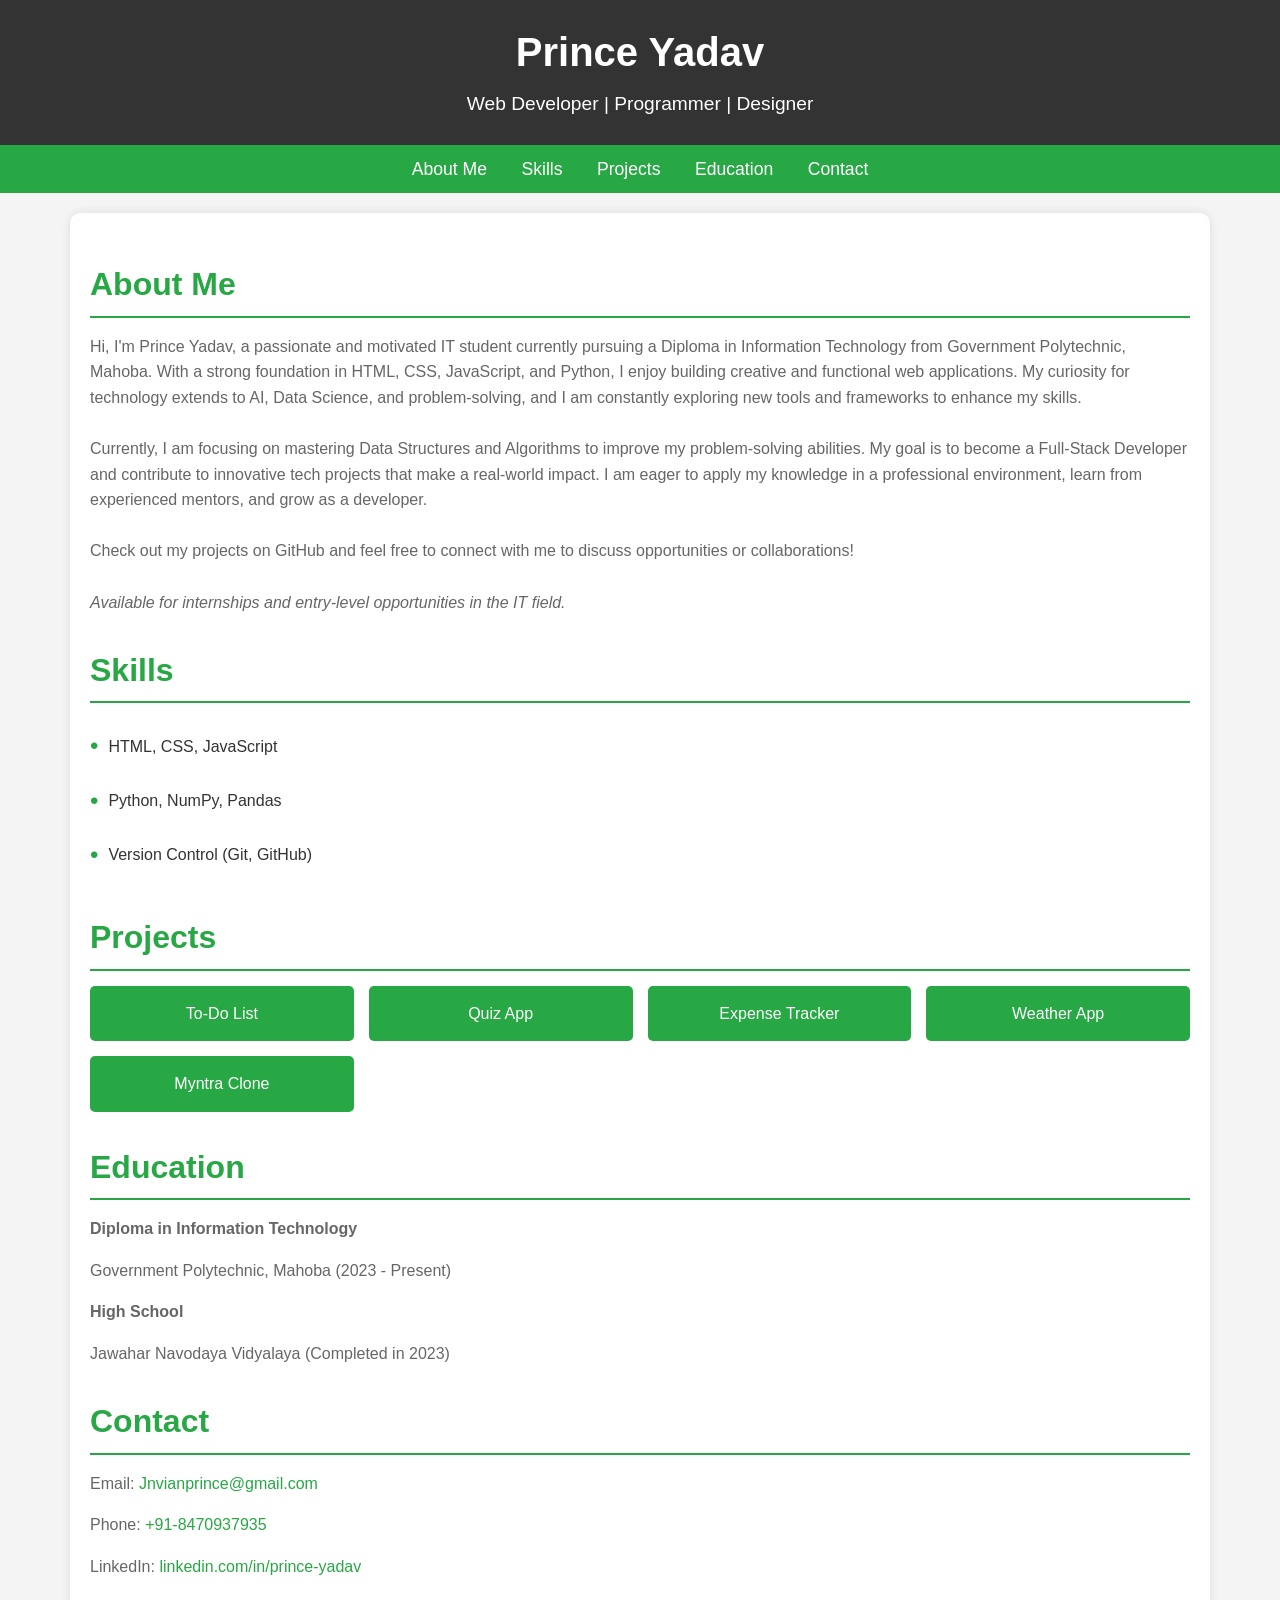
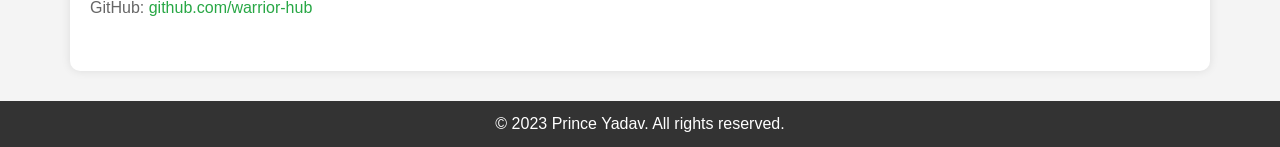
==== index.html @ d4c321b1 "first commit" ====
<!DOCTYPE html>
<html lang="en">
<head>
    <meta charset="UTF-8">
    <meta name="viewport" content="width=device-width, initial-scale=1.0">
    <title>Prince Yadav - Portfolio</title>
    <style>
        /* General Styles */
        body {
            font-family: 'Arial', sans-serif;
            margin: 0;
            padding: 0;
            background-color: #f4f4f4;
            color: #333;
            line-height: 1.6;
        }

        a {
            color: #28a745;
            text-decoration: none;
            transition: color 0.3s;
        }

        a:hover {
            color: #218838;
        }

        /* Header Section */
        header {
            background: #333;
            color: #fff;
            padding: 20px 0;
            text-align: center;
        }

        header h1 {
            margin: 0;
            font-size: 2.5rem;
        }

        header p {
            margin: 5px 0;
            font-size: 1.2rem;
        }

        /* Navigation */
        nav {
            background: #28a745;
            padding: 10px;
            text-align: center;
        }

        nav a {
            color: #fff;
            margin: 0 15px;
            font-size: 1.1rem;
        }

        nav a:hover {
            color: #f4f4f4;
        }

        /* Main Content */
        .container {
            max-width: 1100px;
            margin: 20px auto;
            padding: 20px;
            background: #fff;
            border-radius: 10px;
            box-shadow: 0 0 10px rgba(0, 0, 0, 0.1);
        }

        .section {
            margin-bottom: 30px;
        }

        .section h2 {
            color: #28a745;
            border-bottom: 2px solid #28a745;
            padding-bottom: 5px;
            font-size: 2rem;
            margin-bottom: 15px;
        }

        .section p {
            font-size: 1rem;
            color: #666;
        }

        .section ul {
            list-style: none;
            padding: 0;
        }

        .section ul li {
            padding: 8px 0;
            display: flex;
            align-items: center;
        }

        .section ul li::before {
            content: "•";
            color: #28a745;
            font-size: 1.5rem;
            margin-right: 10px;
        }

        /* Projects Section */
        .project-links {
            display: grid;
            grid-template-columns: repeat(auto-fit, minmax(250px, 1fr));
            gap: 15px;
        }

        .project-links a {
            display: block;
            padding: 15px;
            background: #28a745;
            color: #fff;
            text-align: center;
            border-radius: 5px;
            transition: background 0.3s;
        }

        .project-links a:hover {
            background: #218838;
        }

        /* Footer */
        footer {
            background: #333;
            color: #fff;
            text-align: center;
            padding: 10px 0;
            margin-top: 30px;
        }

        footer p {
            margin: 0;
        }

        /* Responsive Design */
        @media (max-width: 768px) {
            header h1 {
                font-size: 2rem;
            }

            header p {
                font-size: 1rem;
            }

            nav a {
                display: block;
                margin: 10px 0;
            }

            .project-links {
                grid-template-columns: 1fr;
            }
        }
    </style>
</head>
<body>

    <!-- Header -->
    <header>
        <h1>Prince Yadav</h1>
        <p>Web Developer | Programmer | Designer</p>
    </header>

    <!-- Navigation -->
    <nav>
        <a href="#about">About Me</a>
        <a href="#skills">Skills</a>
        <a href="#projects">Projects</a>
        <a href="#education">Education</a>
        <a href="#contact">Contact</a>
    </nav>

    <!-- Main Content -->
    <div class="container">
        <!-- About Me Section -->
        <section id="about" class="section">
            <h2>About Me</h2>
            <p>
                Hi, I'm Prince Yadav, a passionate and motivated IT student currently pursuing a Diploma in Information Technology from Government Polytechnic, Mahoba. With a strong foundation in HTML, CSS, JavaScript, and Python, I enjoy building creative and functional web applications. My curiosity for technology extends to AI, Data Science, and problem-solving, and I am constantly exploring new tools and frameworks to enhance my skills.
                <br><br>
                Currently, I am focusing on mastering Data Structures and Algorithms to improve my problem-solving abilities. My goal is to become a Full-Stack Developer and contribute to innovative tech projects that make a real-world impact. I am eager to apply my knowledge in a professional environment, learn from experienced mentors, and grow as a developer.
                <br><br>
                Check out my projects on GitHub and feel free to connect with me to discuss opportunities or collaborations!
                <br><br>
                <i>Available for internships and entry-level opportunities in the IT field.</i>
            </p>
        </section>

        <!-- Skills Section -->
        <section id="skills" class="section">
            <h2>Skills</h2>
            <ul>
                <li>HTML, CSS, JavaScript</li>
                <li>Python, NumPy, Pandas</li>
                <li>Version Control (Git, GitHub)</li>
            </ul>
        </section>

        <!-- Projects Section -->
        <section id="projects" class="section">
            <h2>Projects</h2>
            <div class="project-links">
                <a href="https://github.com/warrior-hub/my_projects/blob/master/to-to%20list.html" target="_blank">To-Do List</a>
                <a href="https://github.com/warrior-hub/my_projects/blob/master/quizapp.html" target="_blank">Quiz App</a>
                <a href="https://github.com/warrior-hub/my_projects/blob/master/Expense_Tracker.html" target="_blank">Expense Tracker</a>
                <a href="https://github.com/warrior-hub/my_projects/blob/master/weather.html" target="_blank">Weather App</a>
                <a href="https://github.com/warrior-hub/myntra-clone" target="_blank">Myntra Clone</a>
            </div>
        </section>

        <!-- Education Section -->
        <section id="education" class="section">
            <h2>Education</h2>
            <p><b>Diploma in Information Technology</b></p>
            <p>Government Polytechnic, Mahoba (2023 - Present)</p>
            <p><b>High School</b></p>
            <p>Jawahar Navodaya Vidyalaya (Completed in 2023)</p>
        </section>

        <!-- Contact Section -->
        <section id="contact" class="section">
            <h2>Contact</h2>
            <p>Email: <a href="mailto:Jnvianprince@gmail.com">Jnvianprince@gmail.com</a></p>
            <p>Phone: <a href="tel:+918470937935">+91-8470937935</a></p>
            <p>LinkedIn: <a href="https://www.linkedin.com/in/prince-yadav-9b4060305/" target="_blank">linkedin.com/in/prince-yadav</a></p>
            <p>GitHub: <a href="https://github.com/warrior-hub" target="_blank">github.com/warrior-hub</a></p>
        </section>
    </div>

    <!-- Footer -->
    <footer>
        <p>&copy; 2023 Prince Yadav. All rights reserved.</p>
    </footer>

</body>
</html>
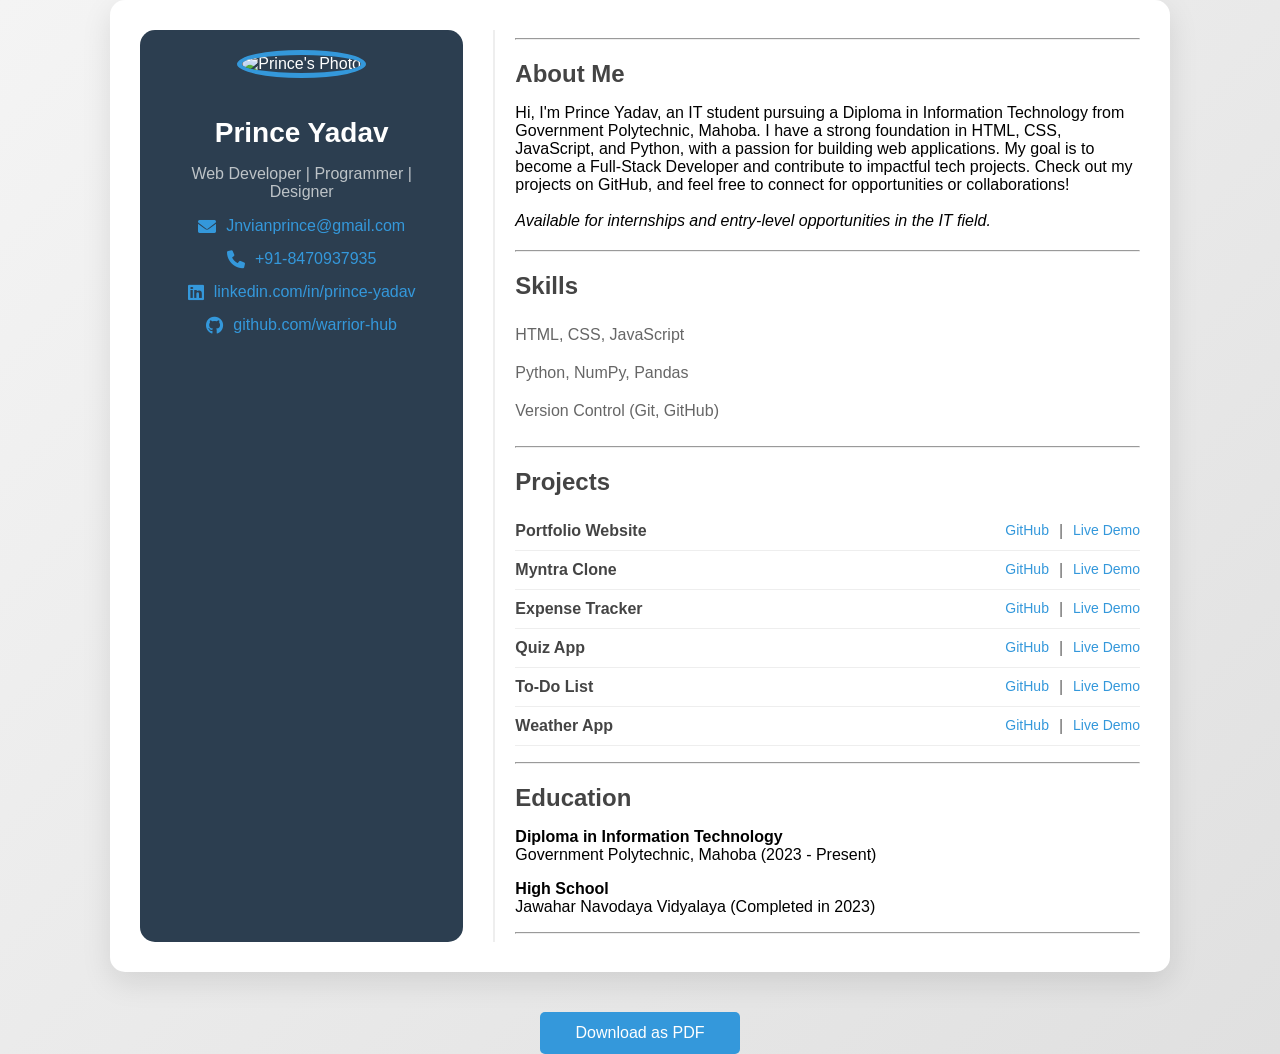
==== commit 579e2787: "Update index.html" ====
--- a/index.html
+++ b/index.html
@@ -5,239 +5,237 @@
     <meta name="viewport" content="width=device-width, initial-scale=1.0">
     <title>Prince Yadav - Portfolio</title>
     <style>
-        /* General Styles */
         body {
-            font-family: 'Arial', sans-serif;
+            font-family: 'Segoe UI', Tahoma, Geneva, Verdana, sans-serif;
             margin: 0;
             padding: 0;
-            background-color: #f4f4f4;
-            color: #333;
-            line-height: 1.6;
-        }
-
-        a {
-            color: #28a745;
+            background: linear-gradient(135deg, #f4f4f4, #e0e0e0);
+            display: flex;
+            flex-direction: column;
+            justify-content: center;
+            align-items: center;
+            min-height: 100vh;
+        }
+        .container {
+            max-width: 1000px;
+            background: white;
+            padding: 30px;
+            border-radius: 15px;
+            box-shadow: 0px 10px 30px rgba(0, 0, 0, 0.1);
+            display: grid;
+            grid-template-columns: 1fr 2fr;
+            gap: 30px;
+            animation: fadeIn 1s ease-in-out;
+            margin-bottom: 20px; /* Add margin to separate from the button */
+        }
+        @keyframes fadeIn {
+            from { opacity: 0; transform: translateY(-20px); }
+            to { opacity: 1; transform: translateY(0); }
+        }
+        .left-column {
+            text-align: center;
+            background: #2c3e50;
+            padding: 20px;
+            border-radius: 15px;
+            color: white;
+        }
+        .left-column img {
+            width: 160px;
+            height: 160px;
+            border-radius: 50%;
+            border: 5px solid #3498db;
+            margin-bottom: 20px;
+        }
+        .left-column h1 {
+            font-size: 28px;
+            margin-bottom: 10px;
+        }
+        .left-column p {
+            font-size: 16px;
+            color: #bdc3c7;
+        }
+        .contact-info p {
+            margin: 15px 0;
+            display: flex;
+            align-items: center;
+            justify-content: center;
+        }
+        .contact-info a {
+            color: #3498db;
             text-decoration: none;
-            transition: color 0.3s;
-        }
-
-        a:hover {
-            color: #218838;
-        }
-
-        /* Header Section */
-        header {
-            background: #333;
-            color: #fff;
-            padding: 20px 0;
-            text-align: center;
-        }
-
-        header h1 {
-            margin: 0;
-            font-size: 2.5rem;
-        }
-
-        header p {
-            margin: 5px 0;
-            font-size: 1.2rem;
-        }
-
-        /* Navigation */
-        nav {
-            background: #28a745;
-            padding: 10px;
-            text-align: center;
-        }
-
-        nav a {
-            color: #fff;
-            margin: 0 15px;
-            font-size: 1.1rem;
-        }
-
-        nav a:hover {
-            color: #f4f4f4;
-        }
-
-        /* Main Content */
-        .container {
-            max-width: 1100px;
-            margin: 20px auto;
-            padding: 20px;
-            background: #fff;
-            border-radius: 10px;
-            box-shadow: 0 0 10px rgba(0, 0, 0, 0.1);
-        }
-
-        .section {
-            margin-bottom: 30px;
-        }
-
-        .section h2 {
-            color: #28a745;
-            border-bottom: 2px solid #28a745;
-            padding-bottom: 5px;
-            font-size: 2rem;
+            margin-left: 10px;
+        }
+        .contact-info a:hover {
+            color: #2980b9;
+        }
+        .contact-info i {
+            font-size: 18px;
+            color: #3498db;
+        }
+        .right-column {
+            padding-left: 20px;
+            border-left: 2px solid #eee;
+        }
+        .right-column h2 {
+            color: #444;
+            font-size: 24px;
             margin-bottom: 15px;
-        }
-
-        .section p {
-            font-size: 1rem;
-            color: #666;
-        }
-
-        .section ul {
+            position: relative;
+        }
+       
+        .right-column ul {
             list-style: none;
             padding: 0;
         }
-
-        .section ul li {
-            padding: 8px 0;
-            display: flex;
-            align-items: center;
-        }
-
-        .section ul li::before {
-            content: "•";
-            color: #28a745;
-            font-size: 1.5rem;
-            margin-right: 10px;
-        }
-
-        /* Projects Section */
-        .project-links {
-            display: grid;
-            grid-template-columns: repeat(auto-fit, minmax(250px, 1fr));
-            gap: 15px;
-        }
-
-        .project-links a {
+        .right-column ul li {
+            padding: 10px 0;
+            color: #666;
+            font-size: 16px;
+        }
+        .about-section {
+            margin-bottom: 20px;
+        }
+        .download-btn {
+            margin-top: 20px;
+            padding: 12px 20px;
+            background: #3498db;
+            color: white;
+            border: none;
+            cursor: pointer;
+            font-size: 16px;
+            border-radius: 5px;
+            width: 100%;
+            max-width: 200px;
             display: block;
-            padding: 15px;
-            background: #28a745;
-            color: #fff;
-            text-align: center;
-            border-radius: 5px;
-            transition: background 0.3s;
-        }
-
-        .project-links a:hover {
-            background: #218838;
-        }
-
-        /* Footer */
-        footer {
-            background: #333;
-            color: #fff;
-            text-align: center;
-            padding: 10px 0;
-            margin-top: 30px;
-        }
-
-        footer p {
-            margin: 0;
-        }
-
-        /* Responsive Design */
-        @media (max-width: 768px) {
-            header h1 {
-                font-size: 2rem;
-            }
-
-            header p {
-                font-size: 1rem;
-            }
-
-            nav a {
-                display: block;
-                margin: 10px 0;
-            }
-
-            .project-links {
-                grid-template-columns: 1fr;
-            }
-        }
+            margin-left: auto;
+            margin-right: auto;
+        }
+        .download-btn:hover {
+            background: #2980b9;
+        }
+        .hide {
+            display: none; /* Class to hide the button */
+        }
+        .project-item {
+    display: flex;
+    justify-content: space-between;
+    align-items: center;
+    padding: 10px 0;
+    border-bottom: 1px solid #eee; /* Optional: Add a separator between items */
+}
+
+.project-name {
+    font-weight: bold;
+    color: #444;
+}
+
+.project-links {
+    display: flex;
+    gap: 10px; /* Space between GitHub and Live Demo links */
+}
+
+.project-links a {
+    color: #3498db;
+    text-decoration: none;
+    font-size: 14px;
+}
+
+.project-links a:hover {
+    color: #2980b9;
+    text-decoration: underline;
+}
     </style>
+    <link rel="stylesheet" href="https://cdnjs.cloudflare.com/ajax/libs/font-awesome/6.0.0-beta3/css/all.min.css">
 </head>
 <body>
-
-    <!-- Header -->
-    <header>
+<div class="container">
+    <div class="left-column">
+        <img src="profile.jpeg" alt="Prince's Photo">
         <h1>Prince Yadav</h1>
         <p>Web Developer | Programmer | Designer</p>
-    </header>
-
-    <!-- Navigation -->
-    <nav>
-        <a href="#about">About Me</a>
-        <a href="#skills">Skills</a>
-        <a href="#projects">Projects</a>
-        <a href="#education">Education</a>
-        <a href="#contact">Contact</a>
-    </nav>
-
-    <!-- Main Content -->
-    <div class="container">
-        <!-- About Me Section -->
-        <section id="about" class="section">
+        <div class="contact-info">
+            <p><i class="fas fa-envelope"></i><a href="mailto:Jnvianprince@gmail.com">Jnvianprince@gmail.com</a></p>
+            <p><i class="fas fa-phone"></i><a href="tel:+918470937935">+91-8470937935</a></p>
+            <p><i class="fab fa-linkedin"></i><a href="https://www.linkedin.com/in/prince-yadav-9b4060305/" target="_blank">linkedin.com/in/prince-yadav</a></p>
+            <p><i class="fab fa-github"></i><a href="https://github.com/warrior-hub" target="_blank">github.com/warrior-hub</a></p>
+        </div>
+    </div>
+    <div class="right-column">
+        <div class="about-section">
+            <hr>
             <h2>About Me</h2>
-            <p>
-                Hi, I'm Prince Yadav, a passionate and motivated IT student currently pursuing a Diploma in Information Technology from Government Polytechnic, Mahoba. With a strong foundation in HTML, CSS, JavaScript, and Python, I enjoy building creative and functional web applications. My curiosity for technology extends to AI, Data Science, and problem-solving, and I am constantly exploring new tools and frameworks to enhance my skills.
-                <br><br>
-                Currently, I am focusing on mastering Data Structures and Algorithms to improve my problem-solving abilities. My goal is to become a Full-Stack Developer and contribute to innovative tech projects that make a real-world impact. I am eager to apply my knowledge in a professional environment, learn from experienced mentors, and grow as a developer.
-                <br><br>
-                Check out my projects on GitHub and feel free to connect with me to discuss opportunities or collaborations!
-                <br><br>
-                <i>Available for internships and entry-level opportunities in the IT field.</i>
+            <p>Hi, I'm Prince Yadav, an IT student pursuing a Diploma in Information Technology from Government Polytechnic, Mahoba. I have a strong foundation in HTML, CSS, JavaScript, and Python, with a passion for building web applications. My goal is to become a Full-Stack Developer and contribute to impactful tech projects. Check out my projects on GitHub, and feel free to connect for opportunities or collaborations!
+              <br><br><i>Available for internships and entry-level opportunities in
+                the IT field.
+                </i>
             </p>
-        </section>
-
-        <!-- Skills Section -->
-        <section id="skills" class="section">
-            <h2>Skills</h2>
-            <ul>
-                <li>HTML, CSS, JavaScript</li>
-                <li>Python, NumPy, Pandas</li>
-                <li>Version Control (Git, GitHub)</li>
-            </ul>
-        </section>
-
-        <!-- Projects Section -->
-        <section id="projects" class="section">
-            <h2>Projects</h2>
-            <div class="project-links">
-                <a href="https://github.com/warrior-hub/my_projects/blob/master/to-to%20list.html" target="_blank">To-Do List</a>
-                <a href="https://github.com/warrior-hub/my_projects/blob/master/quizapp.html" target="_blank">Quiz App</a>
-                <a href="https://github.com/warrior-hub/my_projects/blob/master/Expense_Tracker.html" target="_blank">Expense Tracker</a>
-                <a href="https://github.com/warrior-hub/my_projects/blob/master/weather.html" target="_blank">Weather App</a>
-                <a href="https://github.com/warrior-hub/myntra-clone" target="_blank">Myntra Clone</a>
-            </div>
-        </section>
-
-        <!-- Education Section -->
-        <section id="education" class="section">
-            <h2>Education</h2>
-            <p><b>Diploma in Information Technology</b></p>
-            <p>Government Polytechnic, Mahoba (2023 - Present)</p>
-            <p><b>High School</b></p>
-            <p>Jawahar Navodaya Vidyalaya (Completed in 2023)</p>
-        </section>
-
-        <!-- Contact Section -->
-        <section id="contact" class="section">
-            <h2>Contact</h2>
-            <p>Email: <a href="mailto:Jnvianprince@gmail.com">Jnvianprince@gmail.com</a></p>
-            <p>Phone: <a href="tel:+918470937935">+91-8470937935</a></p>
-            <p>LinkedIn: <a href="https://www.linkedin.com/in/prince-yadav-9b4060305/" target="_blank">linkedin.com/in/prince-yadav</a></p>
-            <p>GitHub: <a href="https://github.com/warrior-hub" target="_blank">github.com/warrior-hub</a></p>
-        </section>
+        </div>
+        <hr>
+        <h2>Skills</h2>
+        <ul>
+            <li>HTML, CSS, JavaScript</li>
+            <li>Python, NumPy, Pandas</li>
+            <li>Version Control (Git, GitHub)</li>
+        </ul>
+        <hr>
+        <h2>Projects</h2>
+<ul>
+    <li class="project-item">
+        <span class="project-name">Portfolio Website</span>
+        <span class="project-links">
+            <a href="https://github.com/warrior-hub/portfolio" target="_blank">GitHub</a> |
+            <a href="https://warrior-hub.github.io/portfolio" target="_blank">Live Demo</a>
+        </span>
+    </li>
+    <li class="project-item">
+        <span class="project-name">Myntra Clone</span>
+        <span class="project-links">
+            <a href="https://github.com/warrior-hub/myntra-clone" target="_blank">GitHub</a> |
+            <a href="https://warrior-hub.github.io/myntra-clone" target="_blank">Live Demo</a>
+        </span>
+    </li>
+    <li class="project-item">
+        <span class="project-name">Expense Tracker</span>
+        <span class="project-links">
+            <a href="https://github.com/warrior-hub/Expense_Tracker" target="_blank">GitHub</a> |
+            <a href="https://warrior-hub.github.io/Expense_Tracker/" target="_blank">Live Demo</a>
+        </span>
+    </li>
+    <li class="project-item">
+        <span class="project-name">Quiz App</span>
+        <span class="project-links">
+            <a href="https://github.com/warrior-hub/quiz-app" target="_blank">GitHub</a> |
+            <a href=" https://warrior-hub.github.io/quiz-app/" target="_blank">Live Demo</a>
+        </span>
+    </li>
+    <li class="project-item">
+        <span class="project-name">To-Do List</span>
+        <span class="project-links">
+            <a href="https://github.com/warrior-hub/to-do-list" target="_blank">GitHub</a> |
+            <a href="https://warrior-hub.github.io/to-do-list/" target="_blank">Live Demo</a>
+        </span>
+    </li>
+    <li class="project-item">
+        <span class="project-name">Weather App</span>
+        <span class="project-links">
+            <a href="https://github.com/warrior-hub/weather" target="_blank">GitHub</a> |
+            <a href=" https://warrior-hub.github.io/weather/" target="_blank">Live Demo</a>
+        </span>
+    </li>
+</ul><hr>
+        <h2>Education</h2>
+        <p><b>Diploma in Information Technology</b><br>Government Polytechnic, Mahoba (2023 - Present)</p>
+        <p><b>High School</b><br>Jawahar Navodaya Vidyalaya (Completed in 2023)</p><hr></b>
     </div>
-
-    <!-- Footer -->
-    <footer>
-        <p>&copy; 2023 Prince Yadav. All rights reserved.</p>
-    </footer>
-
+</div>
+<button class="download-btn" id="downloadBtn">Download as PDF</button>
+
+<script>
+    // Function to hide the button after PDF download
+    document.getElementById('downloadBtn').addEventListener('click', function() {
+        window.print(); // Trigger the print dialog
+        this.classList.add('hide'); // Hide the button after download
+    });
+</script>
 </body>
-</html> +</html> 
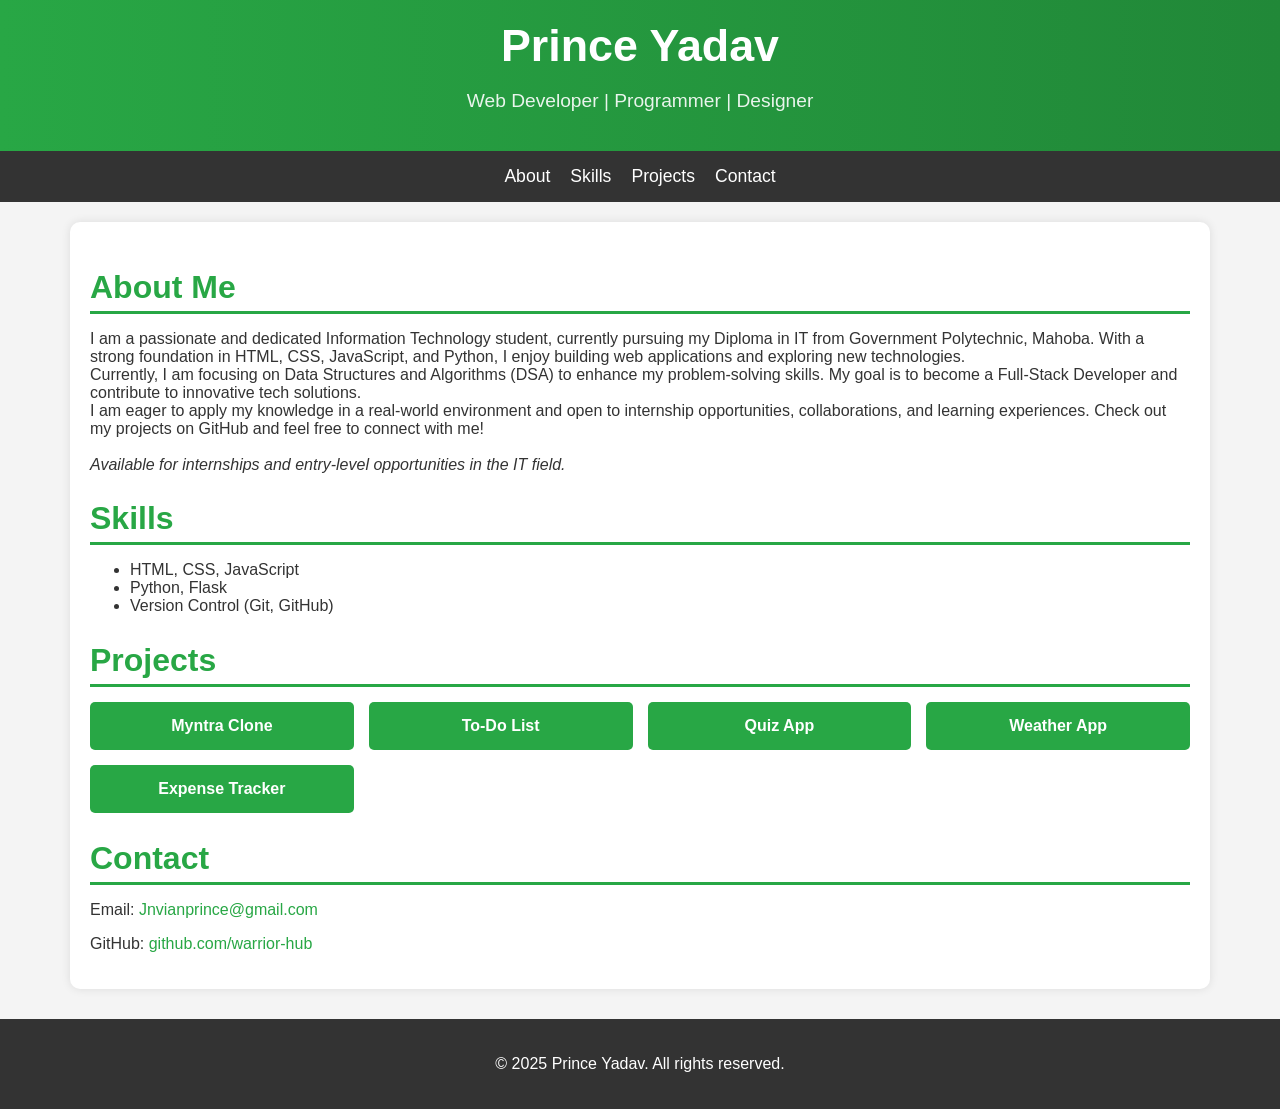
==== commit fda5ad4d: "Update index.html" ====
--- a/index.html
+++ b/index.html
@@ -5,237 +5,186 @@
     <meta name="viewport" content="width=device-width, initial-scale=1.0">
     <title>Prince Yadav - Portfolio</title>
     <style>
+        /* General Styles */
         body {
-            font-family: 'Segoe UI', Tahoma, Geneva, Verdana, sans-serif;
+            font-family: 'Poppins', sans-serif;
             margin: 0;
             padding: 0;
-            background: linear-gradient(135deg, #f4f4f4, #e0e0e0);
+            background-color: #f4f4f4;
+            color: #333;
+        }
+
+        a {
+            color: #28a745;
+            text-decoration: none;
+            transition: color 0.3s ease-in-out;
+        }
+
+        a:hover {
+            color: #218838;
+        }
+
+        /* Header Section */
+        header {
+            background: linear-gradient(to right, #28a745, #218838);
+            color: #fff;
+            padding: 20px 0;
+            text-align: center;
+            font-size: 1.5rem;
+        }
+
+        header h1 {
+            margin: 0;
+            font-size: 2.8rem;
+        }
+
+        header p {
+            font-size: 1.2rem;
+            opacity: 0.9;
+        }
+
+        /* Navigation */
+        nav {
             display: flex;
-            flex-direction: column;
             justify-content: center;
-            align-items: center;
-            min-height: 100vh;
+            gap: 20px;
+            background: #333;
+            padding: 15px;
         }
+
+        nav a {
+            color: #fff;
+            font-size: 1.1rem;
+            font-weight: 500;
+            transition: color 0.3s;
+        }
+
+        nav a:hover {
+            color: #28a745;
+        }
+
+        /* Container */
         .container {
-            max-width: 1000px;
-            background: white;
-            padding: 30px;
-            border-radius: 15px;
-            box-shadow: 0px 10px 30px rgba(0, 0, 0, 0.1);
+            max-width: 1100px;
+            margin: 20px auto;
+            padding: 20px;
+            background: #fff;
+            border-radius: 10px;
+            box-shadow: 0 0 10px rgba(0, 0, 0, 0.1);
+        }
+
+        .section h2 {
+            color: #28a745;
+            border-bottom: 3px solid #28a745;
+            padding-bottom: 5px;
+            font-size: 2rem;
+            margin-bottom: 15px;
+        }
+
+        .project-links {
             display: grid;
-            grid-template-columns: 1fr 2fr;
-            gap: 30px;
-            animation: fadeIn 1s ease-in-out;
-            margin-bottom: 20px; /* Add margin to separate from the button */
+            grid-template-columns: repeat(auto-fit, minmax(250px, 1fr));
+            gap: 15px;
         }
-        @keyframes fadeIn {
-            from { opacity: 0; transform: translateY(-20px); }
-            to { opacity: 1; transform: translateY(0); }
+
+        .project-links a {
+            display: block;
+            padding: 15px;
+            background: #28a745;
+            color: #fff;
+            text-align: center;
+            border-radius: 5px;
+            font-weight: bold;
+            transition: transform 0.3s ease-in-out;
         }
-        .left-column {
+
+        .project-links a:hover {
+            background: #218838;
+            transform: scale(1.05);
+        }
+
+        /* Footer */
+        footer {
+            background: #333;
+            color: #fff;
             text-align: center;
-            background: #2c3e50;
-            padding: 20px;
-            border-radius: 15px;
-            color: white;
+            padding: 20px 0;
+            margin-top: 30px;
         }
-        .left-column img {
-            width: 160px;
-            height: 160px;
-            border-radius: 50%;
-            border: 5px solid #3498db;
-            margin-bottom: 20px;
+
+        footer a {
+            color: #28a745;
+            font-weight: bold;
         }
-        .left-column h1 {
-            font-size: 28px;
-            margin-bottom: 10px;
+
+        @media (max-width: 768px) {
+            header h1 {
+                font-size: 2rem;
+            }
+
+            .project-links {
+                grid-template-columns: 1fr;
+            }
         }
-        .left-column p {
-            font-size: 16px;
-            color: #bdc3c7;
-        }
-        .contact-info p {
-            margin: 15px 0;
-            display: flex;
-            align-items: center;
-            justify-content: center;
-        }
-        .contact-info a {
-            color: #3498db;
-            text-decoration: none;
-            margin-left: 10px;
-        }
-        .contact-info a:hover {
-            color: #2980b9;
-        }
-        .contact-info i {
-            font-size: 18px;
-            color: #3498db;
-        }
-        .right-column {
-            padding-left: 20px;
-            border-left: 2px solid #eee;
-        }
-        .right-column h2 {
-            color: #444;
-            font-size: 24px;
-            margin-bottom: 15px;
-            position: relative;
-        }
-       
-        .right-column ul {
-            list-style: none;
-            padding: 0;
-        }
-        .right-column ul li {
-            padding: 10px 0;
-            color: #666;
-            font-size: 16px;
-        }
-        .about-section {
-            margin-bottom: 20px;
-        }
-        .download-btn {
-            margin-top: 20px;
-            padding: 12px 20px;
-            background: #3498db;
-            color: white;
-            border: none;
-            cursor: pointer;
-            font-size: 16px;
-            border-radius: 5px;
-            width: 100%;
-            max-width: 200px;
-            display: block;
-            margin-left: auto;
-            margin-right: auto;
-        }
-        .download-btn:hover {
-            background: #2980b9;
-        }
-        .hide {
-            display: none; /* Class to hide the button */
-        }
-        .project-item {
-    display: flex;
-    justify-content: space-between;
-    align-items: center;
-    padding: 10px 0;
-    border-bottom: 1px solid #eee; /* Optional: Add a separator between items */
-}
-
-.project-name {
-    font-weight: bold;
-    color: #444;
-}
-
-.project-links {
-    display: flex;
-    gap: 10px; /* Space between GitHub and Live Demo links */
-}
-
-.project-links a {
-    color: #3498db;
-    text-decoration: none;
-    font-size: 14px;
-}
-
-.project-links a:hover {
-    color: #2980b9;
-    text-decoration: underline;
-}
     </style>
-    <link rel="stylesheet" href="https://cdnjs.cloudflare.com/ajax/libs/font-awesome/6.0.0-beta3/css/all.min.css">
 </head>
 <body>
-<div class="container">
-    <div class="left-column">
-        <img src="profile.jpeg" alt="Prince's Photo">
+    <header>
         <h1>Prince Yadav</h1>
         <p>Web Developer | Programmer | Designer</p>
-        <div class="contact-info">
-            <p><i class="fas fa-envelope"></i><a href="mailto:Jnvianprince@gmail.com">Jnvianprince@gmail.com</a></p>
-            <p><i class="fas fa-phone"></i><a href="tel:+918470937935">+91-8470937935</a></p>
-            <p><i class="fab fa-linkedin"></i><a href="https://www.linkedin.com/in/prince-yadav-9b4060305/" target="_blank">linkedin.com/in/prince-yadav</a></p>
-            <p><i class="fab fa-github"></i><a href="https://github.com/warrior-hub" target="_blank">github.com/warrior-hub</a></p>
-        </div>
+    </header>
+
+    <nav>
+        <a href="#about">About</a>
+        <a href="#skills">Skills</a>
+        <a href="#projects">Projects</a>
+        <a href="#contact">Contact</a>
+    </nav>
+
+    <div class="container">
+        <section id="about" class="section">
+            <h2>About Me</h2>
+            <p>I am a passionate and dedicated Information Technology student, currently pursuing my Diploma in IT from Government Polytechnic, Mahoba. With a strong foundation in HTML, CSS, JavaScript, and Python, I enjoy building web applications and exploring new technologies.
+
+              <br>  Currently, I am focusing on Data Structures and Algorithms (DSA) to enhance my problem-solving skills. My goal is to become a Full-Stack Developer and contribute to innovative tech solutions.
+                
+               <br> I am eager to apply my knowledge in a real-world environment and open to internship opportunities, collaborations, and learning experiences. Check out my projects on GitHub and feel free to connect with me! 
+            <br><br>
+        <i>Available for internships and entry-level opportunities in
+            the IT field.</i></p>
+
+
+        </section>
+
+        <section id="skills" class="section">
+            <h2>Skills</h2>
+            <ul>
+                <li>HTML, CSS, JavaScript</li>
+                <li>Python, Flask</li>
+                <li>Version Control (Git, GitHub)</li>
+            </ul>
+        </section>
+
+        <section id="projects" class="section">
+            <h2>Projects</h2>
+            <div class="project-links">
+                <a href="https://warrior-hub.github.io/myntra-clone/" target="_blank">Myntra Clone</a>
+                <a href="https://warrior-hub.github.io/to-do-list/" target="_blank">To-Do List</a>
+                <a href="https://warrior-hub.github.io/quiz-app/" target="_blank">Quiz App</a>
+                <a href="https://warrior-hub.github.io/weather/" target="_blank">Weather App</a>
+                <a href=" https://warrior-hub.github.io/Expense_Tracker/" target="_blank">Expense Tracker</a>
+            </div>
+        </section>
+
+        <section id="contact" class="section">
+            <h2>Contact</h2>
+            <p>Email: <a href="mailto:Jnvianprince@gmail.com">Jnvianprince@gmail.com</a></p>
+            <p>GitHub: <a href="https://github.com/warrior-hub" target="_blank">github.com/warrior-hub</a></p>
+        </section>
     </div>
-    <div class="right-column">
-        <div class="about-section">
-            <hr>
-            <h2>About Me</h2>
-            <p>Hi, I'm Prince Yadav, an IT student pursuing a Diploma in Information Technology from Government Polytechnic, Mahoba. I have a strong foundation in HTML, CSS, JavaScript, and Python, with a passion for building web applications. My goal is to become a Full-Stack Developer and contribute to impactful tech projects. Check out my projects on GitHub, and feel free to connect for opportunities or collaborations!
-              <br><br><i>Available for internships and entry-level opportunities in
-                the IT field.
-                </i>
-            </p>
-        </div>
-        <hr>
-        <h2>Skills</h2>
-        <ul>
-            <li>HTML, CSS, JavaScript</li>
-            <li>Python, NumPy, Pandas</li>
-            <li>Version Control (Git, GitHub)</li>
-        </ul>
-        <hr>
-        <h2>Projects</h2>
-<ul>
-    <li class="project-item">
-        <span class="project-name">Portfolio Website</span>
-        <span class="project-links">
-            <a href="https://github.com/warrior-hub/portfolio" target="_blank">GitHub</a> |
-            <a href="https://warrior-hub.github.io/portfolio" target="_blank">Live Demo</a>
-        </span>
-    </li>
-    <li class="project-item">
-        <span class="project-name">Myntra Clone</span>
-        <span class="project-links">
-            <a href="https://github.com/warrior-hub/myntra-clone" target="_blank">GitHub</a> |
-            <a href="https://warrior-hub.github.io/myntra-clone" target="_blank">Live Demo</a>
-        </span>
-    </li>
-    <li class="project-item">
-        <span class="project-name">Expense Tracker</span>
-        <span class="project-links">
-            <a href="https://github.com/warrior-hub/Expense_Tracker" target="_blank">GitHub</a> |
-            <a href="https://warrior-hub.github.io/Expense_Tracker/" target="_blank">Live Demo</a>
-        </span>
-    </li>
-    <li class="project-item">
-        <span class="project-name">Quiz App</span>
-        <span class="project-links">
-            <a href="https://github.com/warrior-hub/quiz-app" target="_blank">GitHub</a> |
-            <a href=" https://warrior-hub.github.io/quiz-app/" target="_blank">Live Demo</a>
-        </span>
-    </li>
-    <li class="project-item">
-        <span class="project-name">To-Do List</span>
-        <span class="project-links">
-            <a href="https://github.com/warrior-hub/to-do-list" target="_blank">GitHub</a> |
-            <a href="https://warrior-hub.github.io/to-do-list/" target="_blank">Live Demo</a>
-        </span>
-    </li>
-    <li class="project-item">
-        <span class="project-name">Weather App</span>
-        <span class="project-links">
-            <a href="https://github.com/warrior-hub/weather" target="_blank">GitHub</a> |
-            <a href=" https://warrior-hub.github.io/weather/" target="_blank">Live Demo</a>
-        </span>
-    </li>
-</ul><hr>
-        <h2>Education</h2>
-        <p><b>Diploma in Information Technology</b><br>Government Polytechnic, Mahoba (2023 - Present)</p>
-        <p><b>High School</b><br>Jawahar Navodaya Vidyalaya (Completed in 2023)</p><hr></b>
-    </div>
-</div>
-<button class="download-btn" id="downloadBtn">Download as PDF</button>
 
-<script>
-    // Function to hide the button after PDF download
-    document.getElementById('downloadBtn').addEventListener('click', function() {
-        window.print(); // Trigger the print dialog
-        this.classList.add('hide'); // Hide the button after download
-    });
-</script>
+    <footer>
+        <p>&copy; 2025 Prince Yadav. All rights reserved.</p>
+    </footer>
 </body>
-</html> 
+</html>
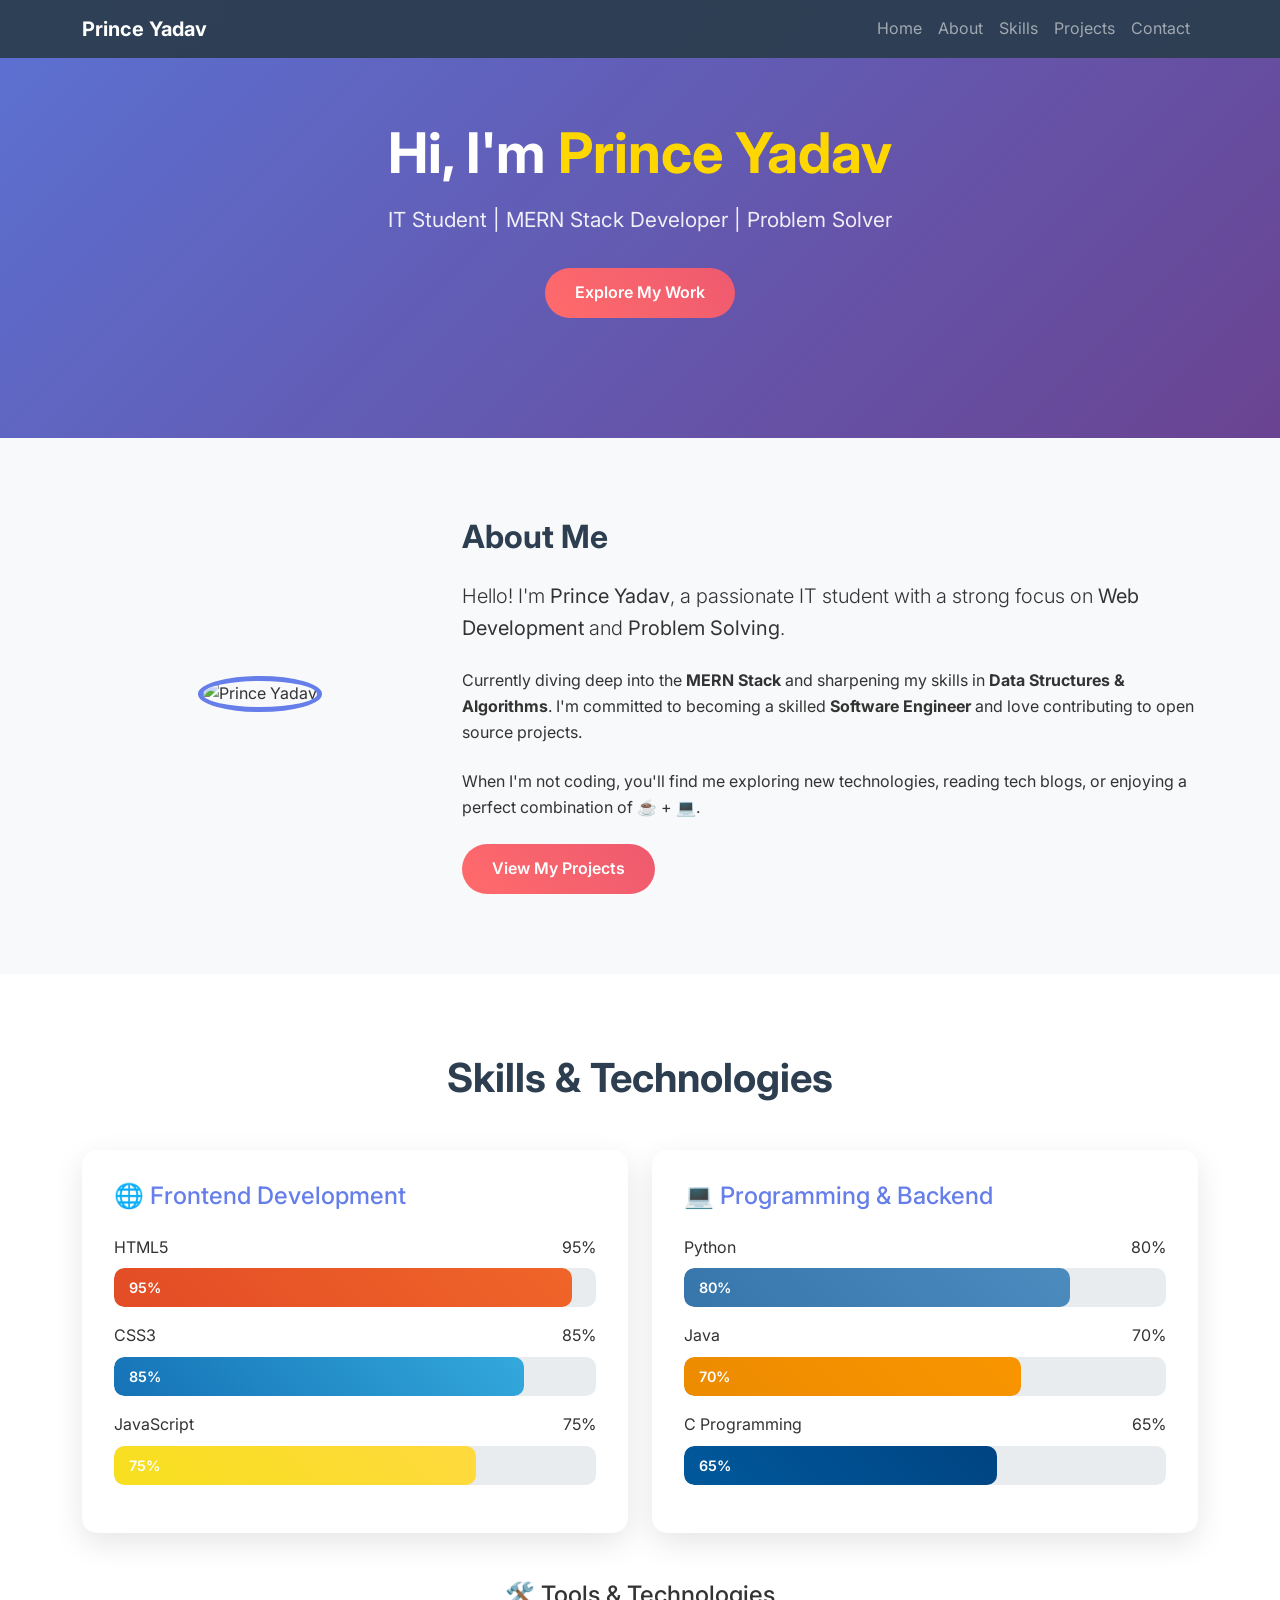
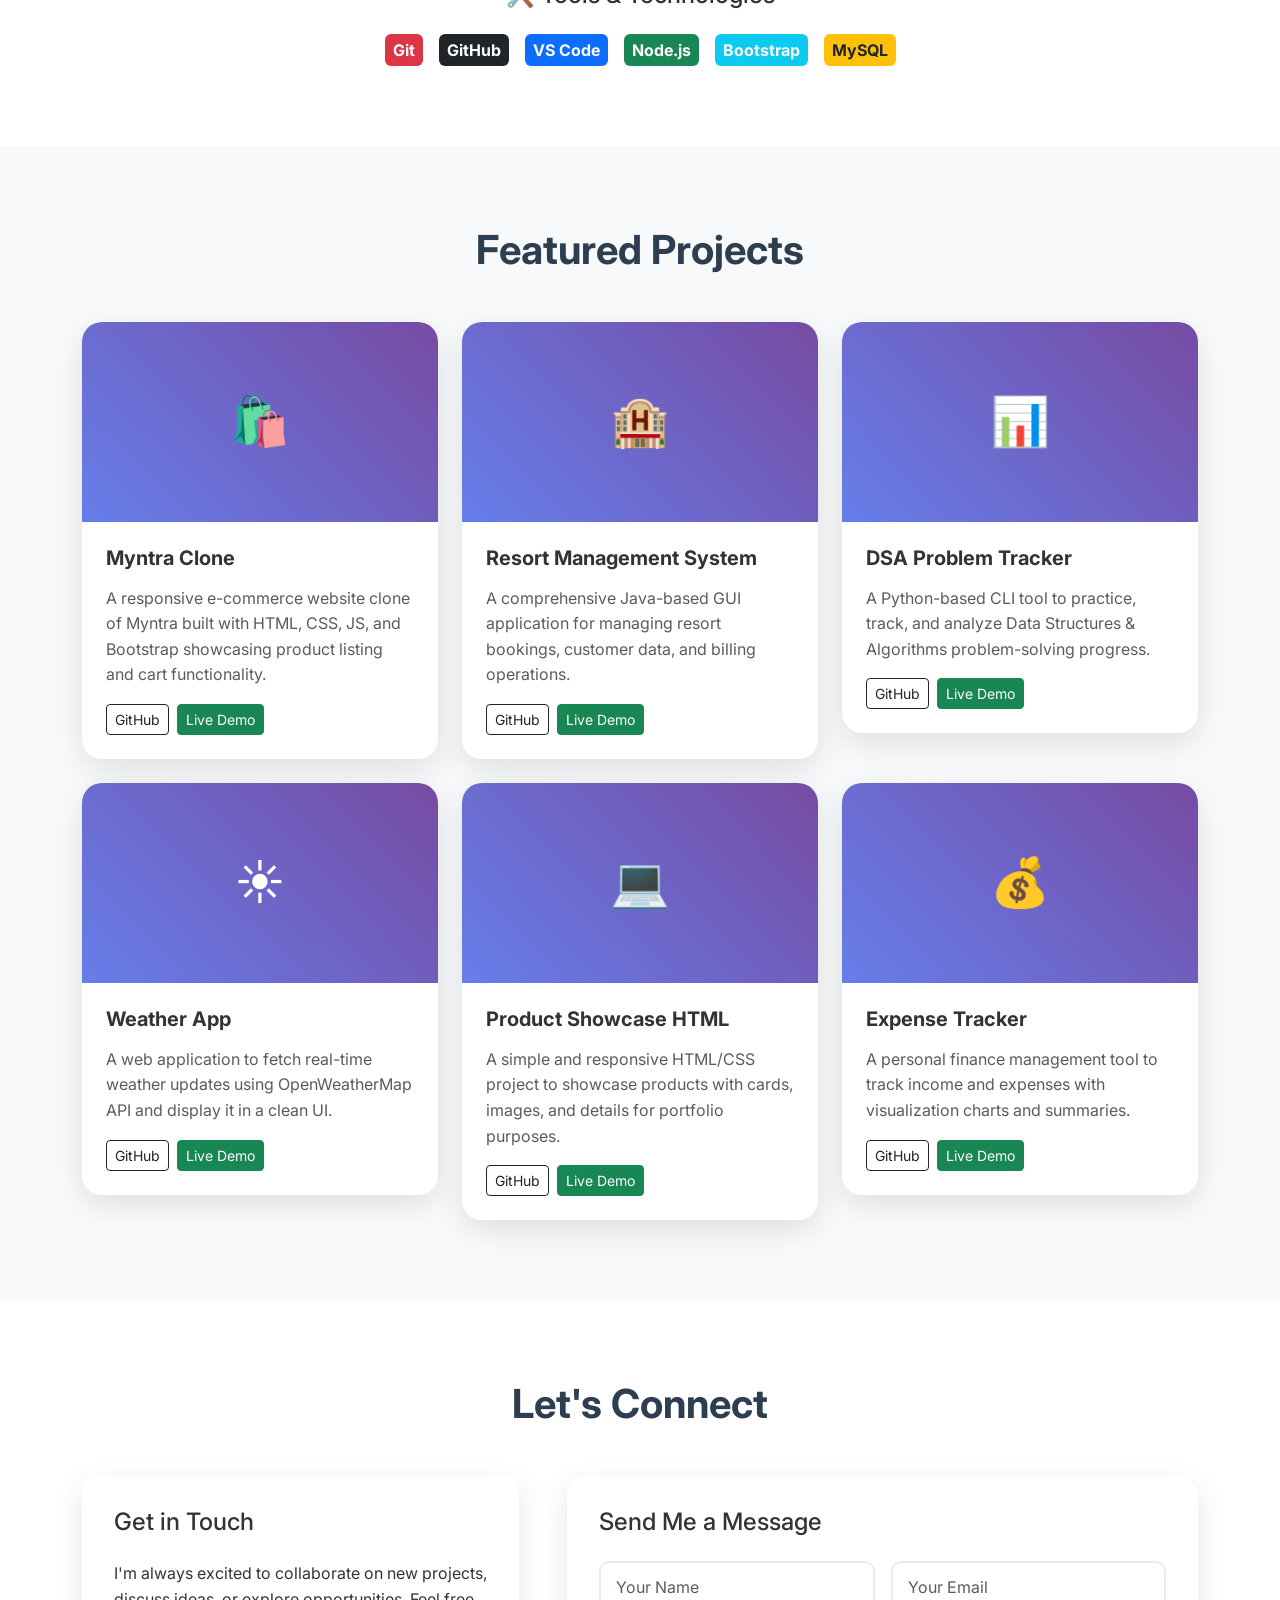
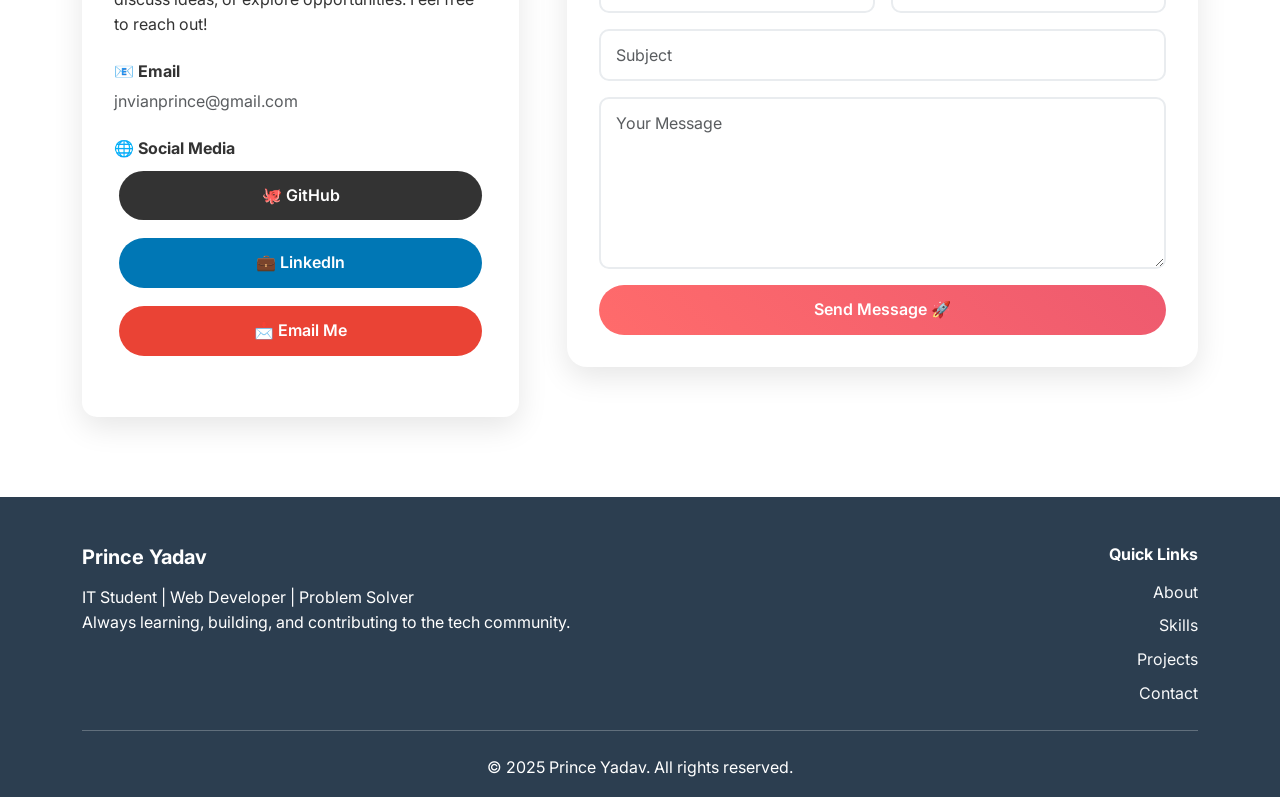
==== commit 2398b8a8: "Update index.html" ====
--- a/index.html
+++ b/index.html
@@ -1,190 +1,616 @@
 <!DOCTYPE html>
 <html lang="en">
 <head>
-    <meta charset="UTF-8">
-    <meta name="viewport" content="width=device-width, initial-scale=1.0">
-    <title>Prince Yadav - Portfolio</title>
-    <style>
-        /* General Styles */
-        body {
-            font-family: 'Poppins', sans-serif;
-            margin: 0;
-            padding: 0;
-            background-color: #f4f4f4;
-            color: #333;
-        }
-
-        a {
-            color: #28a745;
-            text-decoration: none;
-            transition: color 0.3s ease-in-out;
-        }
-
-        a:hover {
-            color: #218838;
-        }
-
-        /* Header Section */
-        header {
-            background: linear-gradient(to right, #28a745, #218838);
-            color: #fff;
-            padding: 20px 0;
-            text-align: center;
-            font-size: 1.5rem;
-        }
-
-        header h1 {
-            margin: 0;
-            font-size: 2.8rem;
-        }
-
-        header p {
-            font-size: 1.2rem;
-            opacity: 0.9;
-        }
-
-        /* Navigation */
-        nav {
-            display: flex;
-            justify-content: center;
-            gap: 20px;
-            background: #333;
-            padding: 15px;
-        }
-
-        nav a {
-            color: #fff;
-            font-size: 1.1rem;
-            font-weight: 500;
-            transition: color 0.3s;
-        }
-
-        nav a:hover {
-            color: #28a745;
-        }
-
-        /* Container */
-        .container {
-            max-width: 1100px;
-            margin: 20px auto;
-            padding: 20px;
-            background: #fff;
-            border-radius: 10px;
-            box-shadow: 0 0 10px rgba(0, 0, 0, 0.1);
-        }
-
-        .section h2 {
-            color: #28a745;
-            border-bottom: 3px solid #28a745;
-            padding-bottom: 5px;
-            font-size: 2rem;
-            margin-bottom: 15px;
-        }
-
-        .project-links {
-            display: grid;
-            grid-template-columns: repeat(auto-fit, minmax(250px, 1fr));
-            gap: 15px;
-        }
-
-        .project-links a {
-            display: block;
-            padding: 15px;
-            background: #28a745;
-            color: #fff;
-            text-align: center;
-            border-radius: 5px;
-            font-weight: bold;
-            transition: transform 0.3s ease-in-out;
-        }
-
-        .project-links a:hover {
-            background: #218838;
-            transform: scale(1.05);
-        }
-
-        /* Footer */
-        footer {
-            background: #333;
-            color: #fff;
-            text-align: center;
-            padding: 20px 0;
-            margin-top: 30px;
-        }
-
-        footer a {
-            color: #28a745;
-            font-weight: bold;
-        }
-
-        @media (max-width: 768px) {
-            header h1 {
-                font-size: 2rem;
-            }
-
-            .project-links {
-                grid-template-columns: 1fr;
-            }
-        }
-    </style>
+  <meta charset="UTF-8">
+  <meta name="viewport" content="width=device-width, initial-scale=1.0">
+  <title>Prince Yadav - Portfolio</title>
+  <!-- Bootstrap CSS -->
+  <link href="https://cdn.jsdelivr.net/npm/bootstrap@5.3.2/dist/css/bootstrap.min.css" rel="stylesheet">
+  <!-- Google Fonts -->
+  <link href="https://fonts.googleapis.com/css2?family=Inter:wght@300;400;500;600;700&display=swap" rel="stylesheet">
+  <style>
+    * {
+      margin: 0;
+      padding: 0;
+      box-sizing: border-box;
+    }
+    
+    body {
+      font-family: 'Inter', sans-serif;
+      line-height: 1.6;
+      color: #333;
+    }
+    
+    .hero {
+      background: linear-gradient(135deg, #667eea 0%, #764ba2 100%);
+      color: white;
+      padding: 120px 0;
+      text-align: center;
+      position: relative;
+      overflow: hidden;
+    }
+    
+    .hero::before {
+      content: '';
+      position: absolute;
+      top: 0;
+      left: 0;
+      right: 0;
+      bottom: 0;
+      background: rgba(0,0,0,0.1);
+    }
+    
+    .hero-content {
+      position: relative;
+      z-index: 2;
+    }
+    
+    .hero h1 {
+      font-size: 3.5rem;
+      font-weight: 700;
+      margin-bottom: 1rem;
+    }
+    
+    .hero .subtitle {
+      font-size: 1.3rem;
+      margin-bottom: 2rem;
+      opacity: 0.9;
+    }
+    
+    .btn-primary-custom {
+      background: linear-gradient(45deg, #ff6b6b, #ee5a6f);
+      border: none;
+      padding: 12px 30px;
+      border-radius: 50px;
+      font-weight: 600;
+      transition: all 0.3s ease;
+      text-decoration: none;
+      color: white;
+      display: inline-block;
+    }
+    
+    .btn-primary-custom:hover {
+      transform: translateY(-2px);
+      box-shadow: 0 10px 25px rgba(0,0,0,0.2);
+      color: white;
+    }
+    
+    .section-padding {
+      padding: 80px 0;
+    }
+    
+    .section-title {
+      text-align: center;
+      margin-bottom: 3rem;
+      font-weight: 700;
+      font-size: 2.5rem;
+      color: #2c3e50;
+    }
+    
+    .card-custom {
+      background: white;
+      border-radius: 15px;
+      padding: 2rem;
+      box-shadow: 0 10px 30px rgba(0,0,0,0.1);
+      transition: all 0.3s ease;
+      border: none;
+      height: 100%;
+    }
+    
+    .card-custom:hover {
+      transform: translateY(-5px);
+      box-shadow: 0 15px 40px rgba(0,0,0,0.15);
+    }
+    
+    .skill-bar {
+      background: #e9ecef;
+      border-radius: 10px;
+      overflow: hidden;
+      margin-bottom: 1rem;
+    }
+    
+    .skill-progress {
+      padding: 8px 15px;
+      color: white;
+      font-weight: 600;
+      font-size: 0.9rem;
+      border-radius: 10px;
+      transition: width 2s ease;
+    }
+    
+    .project-card {
+      background: white;
+      border-radius: 20px;
+      overflow: hidden;
+      box-shadow: 0 10px 30px rgba(0,0,0,0.1);
+      transition: all 0.3s ease;
+    }
+    
+    .project-card:hover {
+      transform: translateY(-5px);
+      box-shadow: 0 20px 40px rgba(0,0,0,0.15);
+    }
+    
+    .project-img {
+      height: 200px;
+      background: linear-gradient(45deg, #667eea, #764ba2);
+      display: flex;
+      align-items: center;
+      justify-content: center;
+      color: white;
+      font-size: 3rem;
+    }
+    
+    .social-btn {
+      display: inline-block;
+      padding: 12px 25px;
+      margin: 5px;
+      border-radius: 50px;
+      text-decoration: none;
+      font-weight: 600;
+      transition: all 0.3s ease;
+      text-align: center;
+    }
+    
+    .social-btn:hover {
+      transform: translateY(-2px);
+      box-shadow: 0 5px 15px rgba(0,0,0,0.2);
+    }
+    
+    .github-btn { background: #333; color: white; }
+    .linkedin-btn { background: #0077b5; color: white; }
+    .email-btn { background: #ea4335; color: white; }
+    
+    .contact-form {
+      background: white;
+      padding: 2rem;
+      border-radius: 20px;
+      box-shadow: 0 10px 30px rgba(0,0,0,0.1);
+    }
+    
+    .form-control {
+      border: 2px solid #e9ecef;
+      border-radius: 10px;
+      padding: 12px 15px;
+      font-size: 1rem;
+      transition: border-color 0.3s ease;
+    }
+    
+    .form-control:focus {
+      border-color: #667eea;
+      box-shadow: none;
+    }
+    
+    footer {
+      background: #2c3e50;
+      color: white;
+      padding: 3rem 0 1rem;
+    }
+    
+    .back-to-top {
+      position: fixed;
+      bottom: 30px;
+      right: 30px;
+      background: #667eea;
+      color: white;
+      border: none;
+      width: 50px;
+      height: 50px;
+      border-radius: 50%;
+      font-size: 1.2rem;
+      cursor: pointer;
+      transition: all 0.3s ease;
+      display: none;
+      z-index: 1000;
+    }
+    
+    .back-to-top:hover {
+      background: #5a67d8;
+      transform: translateY(-2px);
+    }
+    
+    @media (max-width: 768px) {
+      .hero h1 { font-size: 2.5rem; }
+      .hero .subtitle { font-size: 1.1rem; }
+      .section-title { font-size: 2rem; }
+    }
+  </style>
 </head>
 <body>
-    <header>
-        <h1>Prince Yadav</h1>
-        <p>Web Developer | Programmer | Designer</p>
-    </header>
-
-    <nav>
-        <a href="#about">About</a>
-        <a href="#skills">Skills</a>
-        <a href="#projects">Projects</a>
-        <a href="#contact">Contact</a>
-    </nav>
-
+
+  <!-- Navigation -->
+  <nav class="navbar navbar-expand-lg navbar-dark fixed-top" style="background: rgba(44, 62, 80, 0.95); backdrop-filter: blur(10px);">
     <div class="container">
-        <section id="about" class="section">
-            <h2>About Me</h2>
-            <p>I am a passionate and dedicated Information Technology student, currently pursuing my Diploma in IT from Government Polytechnic, Mahoba. With a strong foundation in HTML, CSS, JavaScript, and Python, I enjoy building web applications and exploring new technologies.
-
-              <br>  Currently, I am focusing on Data Structures and Algorithms (DSA) to enhance my problem-solving skills. My goal is to become a Full-Stack Developer and contribute to innovative tech solutions.
-                
-               <br> I am eager to apply my knowledge in a real-world environment and open to internship opportunities, collaborations, and learning experiences. Check out my projects on GitHub and feel free to connect with me! 
-            <br><br>
-        <i>Available for internships and entry-level opportunities in
-            the IT field.</i></p>
-
-
-        </section>
-
-        <section id="skills" class="section">
-            <h2>Skills</h2>
-            <ul>
-                <li>HTML, CSS, JavaScript</li>
-                <li>Python, Flask</li>
-                <li>Version Control (Git, GitHub)</li>
-            </ul>
-        </section>
-
-        <section id="projects" class="section">
-            <h2>Projects</h2>
-            <div class="project-links">
-                <a href="https://warrior-hub.github.io/myntra-clone/" target="_blank">Myntra Clone</a>
-                <a href="https://warrior-hub.github.io/to-do-list/" target="_blank">To-Do List</a>
-                <a href="https://warrior-hub.github.io/quiz-app/" target="_blank">Quiz App</a>
-                <a href="https://warrior-hub.github.io/weather/" target="_blank">Weather App</a>
-                <a href=" https://warrior-hub.github.io/Expense_Tracker/" target="_blank">Expense Tracker</a>
-            </div>
-        </section>
-
-        <section id="contact" class="section">
-            <h2>Contact</h2>
-            <p>Email: <a href="mailto:Jnvianprince@gmail.com">Jnvianprince@gmail.com</a></p>
-            <p>GitHub: <a href="https://github.com/warrior-hub" target="_blank">github.com/warrior-hub</a></p>
-        </section>
+      <a class="navbar-brand fw-bold" href="#">Prince Yadav</a>
+      <button class="navbar-toggler" type="button" data-bs-toggle="collapse" data-bs-target="#navbarNav">
+        <span class="navbar-toggler-icon"></span>
+      </button>
+      <div class="collapse navbar-collapse" id="navbarNav">
+        <ul class="navbar-nav ms-auto">
+          <li class="nav-item"><a class="nav-link" href="#home">Home</a></li>
+          <li class="nav-item"><a class="nav-link" href="#about">About</a></li>
+          <li class="nav-item"><a class="nav-link" href="#skills">Skills</a></li>
+          <li class="nav-item"><a class="nav-link" href="#projects">Projects</a></li>
+          <li class="nav-item"><a class="nav-link" href="#contact">Contact</a></li>
+        </ul>
+      </div>
     </div>
-
-    <footer>
-        <p>&copy; 2025 Prince Yadav. All rights reserved.</p>
-    </footer>
+  </nav>
+
+  <!-- Hero Section -->
+  <section id="home" class="hero">
+    <div class="container">
+      <div class="hero-content">
+        <h1>Hi, I'm <span style="color:#ffd700;">Prince Yadav</span></h1>
+        <p class="subtitle">IT Student | MERN Stack Developer | Problem Solver</p>
+        <a href="#about" class="btn-primary-custom">Explore My Work</a>
+      </div>
+    </div>
+  </section>
+
+  <!-- About Section -->
+  <section id="about" class="section-padding" style="background: #f8f9fa;">
+    <div class="container">
+      <div class="row align-items-center">
+        <div class="col-lg-4 text-center mb-4">
+          <img src="./1746696390423.jpg" 
+               alt="Prince Yadav" 
+               class="img-fluid rounded-circle"
+               style="width: 280px; height: 280px; object-fit: cover; border: 5px solid #667eea;">
+        </div>
+        <div class="col-lg-8">
+          <h2 class="mb-4" style="color: #2c3e50; font-weight: 700;">About Me</h2>
+          <p class="lead mb-4">
+            Hello! I'm <strong>Prince Yadav</strong>, a passionate IT student with a strong focus on 
+            <strong>Web Development</strong> and <strong>Problem Solving</strong>.
+          </p>
+          <p class="mb-4">
+            Currently diving deep into the <strong>MERN Stack</strong> and sharpening my skills in 
+            <strong>Data Structures & Algorithms</strong>. I'm committed to becoming a skilled 
+            <strong>Software Engineer</strong> and love contributing to open source projects.
+          </p>
+          <p class="mb-4">
+            When I'm not coding, you'll find me exploring new technologies, reading tech blogs, 
+            or enjoying a perfect combination of ☕ + 💻.
+          </p>
+          <a href="#projects" class="btn-primary-custom">View My Projects</a>
+        </div>
+      </div>
+    </div>
+  </section>
+
+  <!-- Skills Section -->
+  <section id="skills" class="section-padding">
+    <div class="container">
+      <h2 class="section-title">Skills & Technologies</h2>
+      
+      <div class="row g-4">
+        <!-- Frontend Skills -->
+        <div class="col-lg-6">
+          <div class="card-custom">
+            <h4 class="mb-4" style="color: #667eea;">🌐 Frontend Development</h4>
+            
+            <div class="mb-3">
+              <div class="d-flex justify-content-between mb-2">
+                <span>HTML5</span>
+                <span>95%</span>
+              </div>
+              <div class="skill-bar">
+                <div class="skill-progress" style="width: 95%; background: linear-gradient(45deg, #e34c26, #f06529);">95%</div>
+              </div>
+            </div>
+            
+            <div class="mb-3">
+              <div class="d-flex justify-content-between mb-2">
+                <span>CSS3</span>
+                <span>85%</span>
+              </div>
+              <div class="skill-bar">
+                <div class="skill-progress" style="width: 85%; background: linear-gradient(45deg, #1572b6, #33a9dc);">85%</div>
+              </div>
+            </div>
+            
+            <div class="mb-3">
+              <div class="d-flex justify-content-between mb-2">
+                <span>JavaScript</span>
+                <span>75%</span>
+              </div>
+              <div class="skill-bar">
+                <div class="skill-progress" style="width: 75%; background: linear-gradient(45deg, #f7df1e, #ffda3e);">75%</div>
+              </div>
+            </div>
+          </div>
+        </div>
+        
+        <!-- Backend Skills -->
+        <div class="col-lg-6">
+          <div class="card-custom">
+            <h4 class="mb-4" style="color: #667eea;">💻 Programming & Backend</h4>
+            
+            <div class="mb-3">
+              <div class="d-flex justify-content-between mb-2">
+                <span>Python</span>
+                <span>80%</span>
+              </div>
+              <div class="skill-bar">
+                <div class="skill-progress" style="width: 80%; background: linear-gradient(45deg, #3776ab, #4b8bbe);">80%</div>
+              </div>
+            </div>
+            
+            <div class="mb-3">
+              <div class="d-flex justify-content-between mb-2">
+                <span>Java</span>
+                <span>70%</span>
+              </div>
+              <div class="skill-bar">
+                <div class="skill-progress" style="width: 70%; background: linear-gradient(45deg, #ed8b00, #f89500);">70%</div>
+              </div>
+            </div>
+            
+            <div class="mb-3">
+              <div class="d-flex justify-content-between mb-2">
+                <span>C Programming</span>
+                <span>65%</span>
+              </div>
+              <div class="skill-bar">
+                <div class="skill-progress" style="width: 65%; background: linear-gradient(45deg, #00599c, #004482);">65%</div>
+              </div>
+            </div>
+          </div>
+        </div>
+      </div>
+      
+      <!-- Tools & Technologies -->
+      <div class="text-center mt-5">
+        <h4 class="mb-4">🛠️ Tools & Technologies</h4>
+        <div class="d-flex flex-wrap justify-content-center gap-3">
+          <span class="badge bg-danger fs-6 p-2">Git</span>
+          <span class="badge bg-dark fs-6 p-2">GitHub</span>
+          <span class="badge bg-primary fs-6 p-2">VS Code</span>
+          <span class="badge bg-success fs-6 p-2">Node.js</span>
+          <span class="badge bg-info fs-6 p-2">Bootstrap</span>
+          <span class="badge bg-warning text-dark fs-6 p-2">MySQL</span>
+        </div>
+      </div>
+    </div>
+  </section>
+<!-- Projects Section -->
+<section id="projects" class="section-padding" style="background: #f8f9fa;">
+  <div class="container">
+    <h2 class="section-title">Featured Projects</h2>
+    
+    <div class="row g-4">
+
+      <!-- Project 1 -->
+      <div class="col-lg-4 col-md-6">
+        <div class="project-card">
+          <div class="project-img">🛍️</div>
+          <div class="p-4">
+            <h5 class="fw-bold mb-3">Myntra Clone</h5>
+            <p class="text-muted mb-3">A responsive e-commerce website clone of Myntra built with HTML, CSS, JS, and Bootstrap showcasing product listing and cart functionality.</p>
+            <div class="d-flex gap-2">
+              <a href="https://github.com/warrior-hub/myntra-clone" class="btn btn-outline-dark btn-sm">GitHub</a>
+              <a href="#" class="btn btn-success btn-sm">Live Demo</a>
+            </div>
+          </div>
+        </div>
+      </div>
+
+      <!-- Project 2 -->
+      <div class="col-lg-4 col-md-6">
+        <div class="project-card">
+          <div class="project-img">🏨</div>
+          <div class="p-4">
+            <h5 class="fw-bold mb-3">Resort Management System</h5>
+            <p class="text-muted mb-3">A comprehensive Java-based GUI application for managing resort bookings, customer data, and billing operations.</p>
+            <div class="d-flex gap-2">
+              <a href="https://github.com/warrior-hub/resort-management-system" class="btn btn-outline-dark btn-sm">GitHub</a>
+              <a href="#" class="btn btn-success btn-sm">Live Demo</a>
+            </div>
+          </div>
+        </div>
+      </div>
+
+      <!-- Project 3 -->
+      <div class="col-lg-4 col-md-6">
+        <div class="project-card">
+          <div class="project-img">📊</div>
+          <div class="p-4">
+            <h5 class="fw-bold mb-3">DSA Problem Tracker</h5>
+            <p class="text-muted mb-3">A Python-based CLI tool to practice, track, and analyze Data Structures & Algorithms problem-solving progress.</p>
+            <div class="d-flex gap-2">
+              <a href="https://github.com/warrior-hub/dsa-problem-tracker" class="btn btn-outline-dark btn-sm">GitHub</a>
+              <a href="#" class="btn btn-success btn-sm">Live Demo</a>
+            </div>
+          </div>
+        </div>
+      </div>
+
+      <!-- Project 4 -->
+      <div class="col-lg-4 col-md-6">
+        <div class="project-card">
+          <div class="project-img">☀️</div>
+          <div class="p-4">
+            <h5 class="fw-bold mb-3">Weather App</h5>
+            <p class="text-muted mb-3">A web application to fetch real-time weather updates using OpenWeatherMap API and display it in a clean UI.</p>
+            <div class="d-flex gap-2">
+              <a href="https://github.com/warrior-hub/weather-app" class="btn btn-outline-dark btn-sm">GitHub</a>
+              <a href="#" class="btn btn-success btn-sm">Live Demo</a>
+            </div>
+          </div>
+        </div>
+      </div>
+
+      <!-- Project 5 -->
+      <div class="col-lg-4 col-md-6">
+        <div class="project-card">
+          <div class="project-img">💻</div>
+          <div class="p-4">
+            <h5 class="fw-bold mb-3">Product Showcase HTML</h5>
+            <p class="text-muted mb-3">A simple and responsive HTML/CSS project to showcase products with cards, images, and details for portfolio purposes.</p>
+            <div class="d-flex gap-2">
+              <a href="https://github.com/warrior-hub/product-showcase-html" class="btn btn-outline-dark btn-sm">GitHub</a>
+              <a href="#" class="btn btn-success btn-sm">Live Demo</a>
+            </div>
+          </div>
+        </div>
+      </div>
+
+      <!-- Project 6 -->
+      <div class="col-lg-4 col-md-6">
+        <div class="project-card">
+          <div class="project-img">💰</div>
+          <div class="p-4">
+            <h5 class="fw-bold mb-3">Expense Tracker</h5>
+            <p class="text-muted mb-3">A personal finance management tool to track income and expenses with visualization charts and summaries.</p>
+            <div class="d-flex gap-2">
+              <a href="https://github.com/warrior-hub/expense-tracker" class="btn btn-outline-dark btn-sm">GitHub</a>
+              <a href="#" class="btn btn-success btn-sm">Live Demo</a>
+            </div>
+          </div>
+        </div>
+      </div>
+
+    </div>
+  </div>
+</section>
+
+  <!-- Contact Section -->
+  <section id="contact" class="section-padding">
+    <div class="container">
+      <h2 class="section-title">Let's Connect</h2>
+      
+      <div class="row g-5">
+        <!-- Contact Info -->
+        <div class="col-lg-5">
+          <div class="card-custom h-100">
+            <h4 class="mb-4">Get in Touch</h4>
+            <p class="mb-4">I'm always excited to collaborate on new projects, discuss ideas, or explore opportunities. Feel free to reach out!</p>
+            
+            <div class="mb-4">
+              <h6 class="fw-bold">📧 Email</h6>
+              <p class="text-muted">jnvianprince@gmail.com</p>
+            </div>
+            
+            <div class="mb-4">
+              <h6 class="fw-bold">🌐 Social Media</h6>
+              <div class="d-flex flex-column gap-2">
+                <a href="https://github.com/warrior-hub" target="_blank" class="social-btn github-btn">🐙 GitHub</a>
+                <a href="https://www.linkedin.com/in/prince-yadav-9b4060305/" target="_blank" class="social-btn linkedin-btn">💼 LinkedIn</a>
+                <a href="mailto:jnvianprince@gmail.com" class="social-btn email-btn">📩 Email Me</a>
+              </div>
+            </div>
+          </div>
+        </div>
+        
+        <!-- Contact Form -->
+        <div class="col-lg-7">
+          <div class="contact-form">
+            <h4 class="mb-4">Send Me a Message</h4>
+            <form>
+              <div class="row g-3">
+                <div class="col-md-6">
+                  <input type="text" class="form-control" placeholder="Your Name" required>
+                </div>
+                <div class="col-md-6">
+                  <input type="email" class="form-control" placeholder="Your Email" required>
+                </div>
+                <div class="col-12">
+                  <input type="text" class="form-control" placeholder="Subject" required>
+                </div>
+                <div class="col-12">
+                  <textarea class="form-control" rows="6" placeholder="Your Message" required></textarea>
+                </div>
+                <div class="col-12">
+                  <button type="submit" class="btn-primary-custom w-100">Send Message 🚀</button>
+                </div>
+              </div>
+            </form>
+          </div>
+        </div>
+      </div>
+    </div>
+  </section>
+
+  <!-- Footer -->
+  <footer>
+    <div class="container">
+      <div class="row">
+        <div class="col-lg-8">
+          <h5 class="fw-bold mb-3">Prince Yadav</h5>
+          <p class="mb-4">IT Student | Web Developer | Problem Solver<br>
+          Always learning, building, and contributing to the tech community.</p>
+        </div>
+        <div class="col-lg-4 text-lg-end">
+          <h6 class="fw-bold mb-3">Quick Links</h6>
+          <div class="d-flex flex-column">
+            <a href="#about" class="text-light text-decoration-none mb-2">About</a>
+            <a href="#skills" class="text-light text-decoration-none mb-2">Skills</a>
+            <a href="#projects" class="text-light text-decoration-none mb-2">Projects</a>
+            <a href="#contact" class="text-light text-decoration-none">Contact</a>
+          </div>
+        </div>
+      </div>
+      <hr class="my-4">
+      <div class="text-center">
+        <p class="mb-0">© 2025 Prince Yadav. All rights reserved.</p>
+      </div>
+    </div>
+  </footer>
+
+  <!-- Back to Top Button -->
+  <button class="back-to-top" id="backToTop" onclick="window.scrollTo({top: 0, behavior: 'smooth'});">
+    ↑
+  </button>
+
+  <!-- Bootstrap JS -->
+  <script src="https://cdn.jsdelivr.net/npm/bootstrap@5.3.2/dist/js/bootstrap.bundle.min.js"></script>
+  
+  <script>
+    // Back to top button functionality
+    window.addEventListener('scroll', function() {
+      const backToTop = document.getElementById('backToTop');
+      if (window.pageYOffset > 300) {
+        backToTop.style.display = 'block';
+      } else {
+        backToTop.style.display = 'none';
+      }
+    });
+
+    // Smooth scrolling for navigation links
+    document.querySelectorAll('a[href^="#"]').forEach(anchor => {
+      anchor.addEventListener('click', function (e) {
+        e.preventDefault();
+        const target = document.querySelector(this.getAttribute('href'));
+        if (target) {
+          target.scrollIntoView({
+            behavior: 'smooth',
+            block: 'start'
+          });
+        }
+      });
+    });
+
+    // Skill bar animation
+    const observerOptions = {
+      threshold: 0.5,
+      rootMargin: '0px 0px -100px 0px'
+    };
+
+    const observer = new IntersectionObserver(function(entries) {
+      entries.forEach(entry => {
+        if (entry.isIntersecting) {
+          const progressBars = entry.target.querySelectorAll('.skill-progress');
+          progressBars.forEach(bar => {
+            bar.style.width = bar.textContent;
+          });
+        }
+      });
+    }, observerOptions);
+
+    document.querySelectorAll('#skills .card-custom').forEach(card => {
+      observer.observe(card);
+    });
+  </script>
 </body>
 </html>
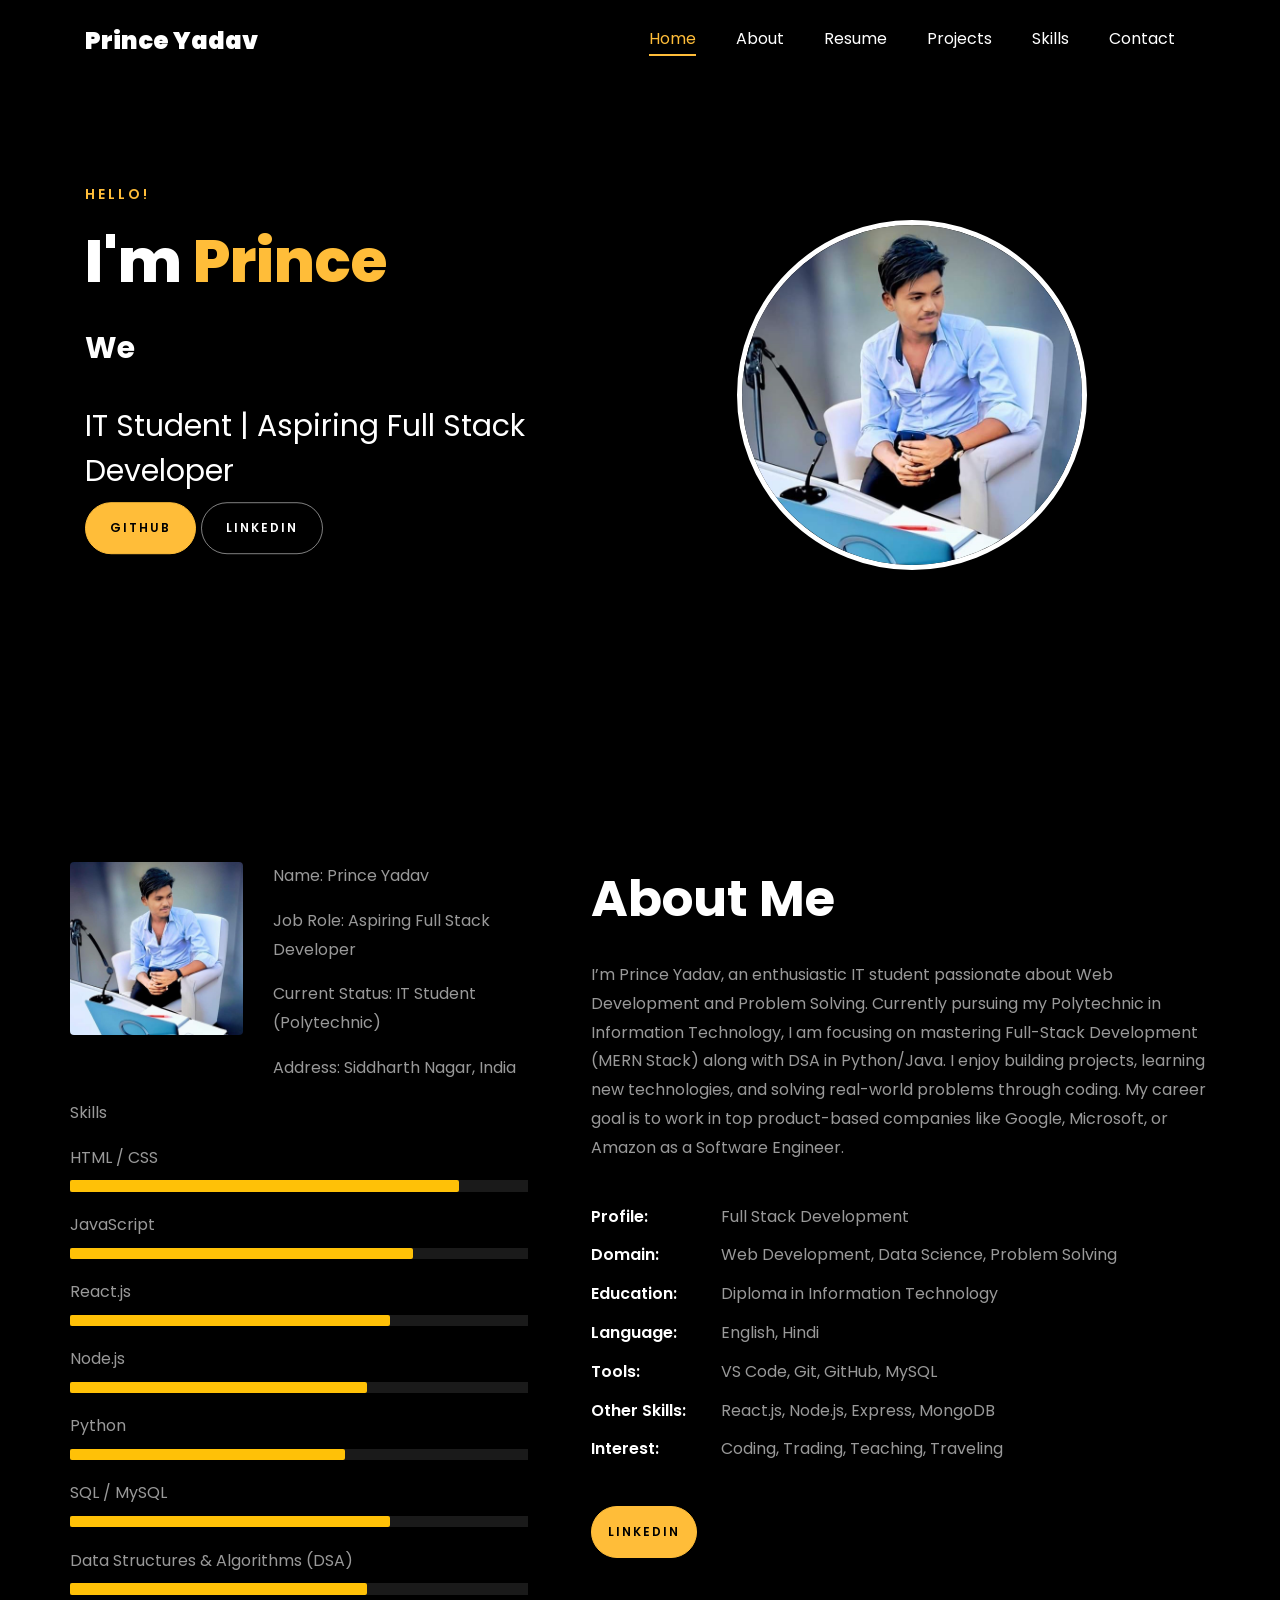
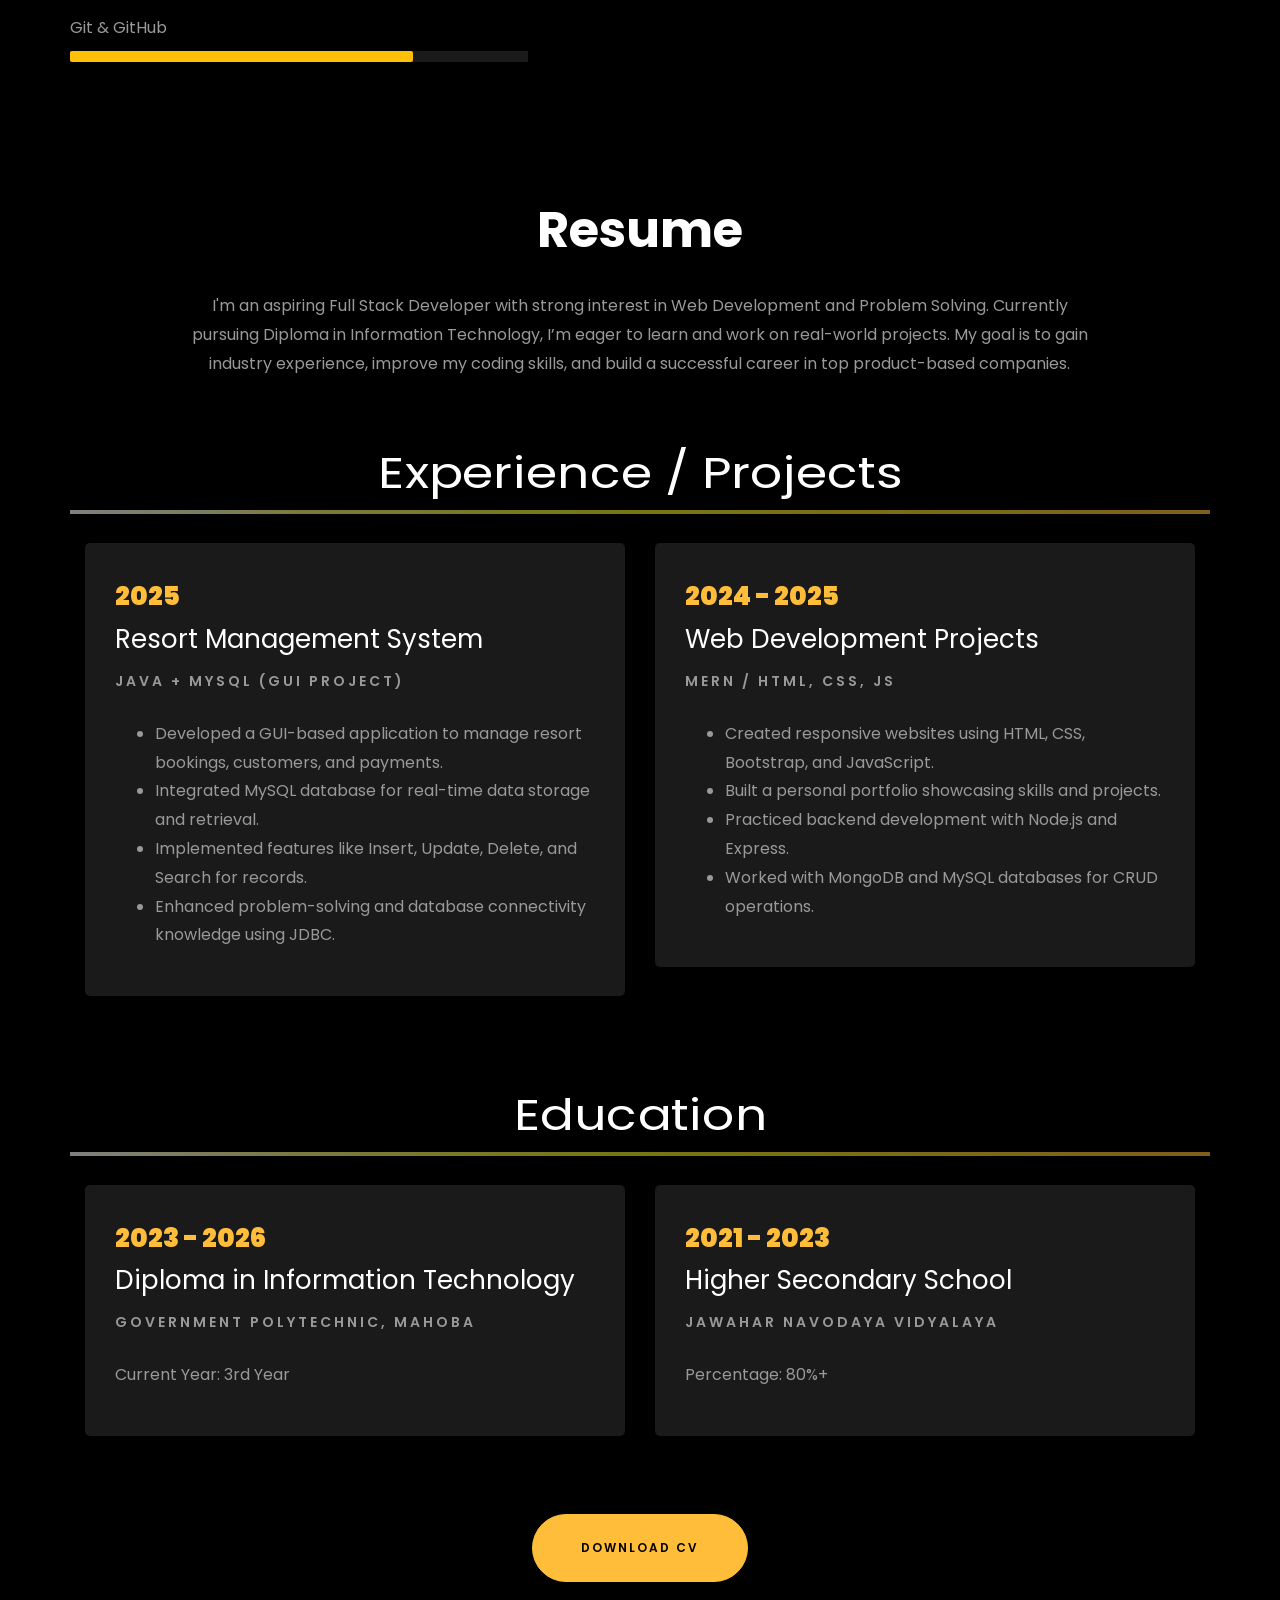
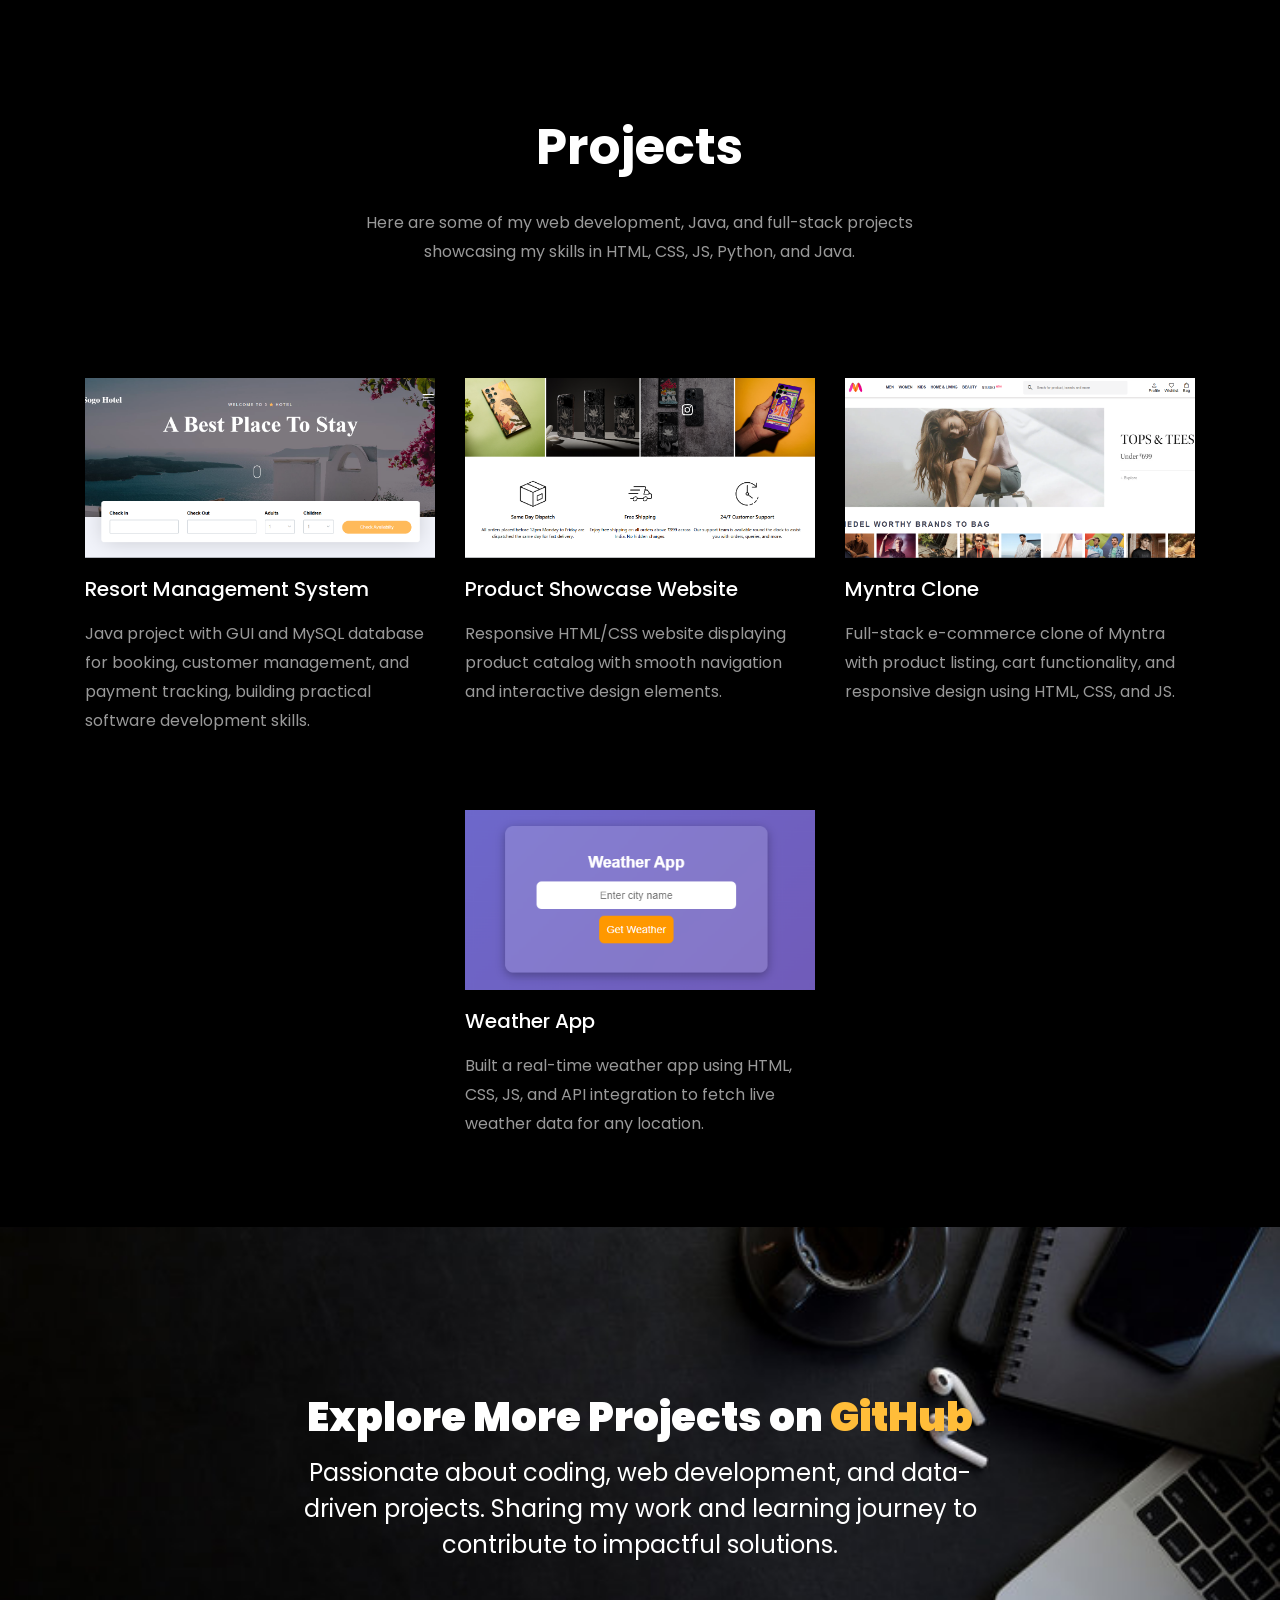
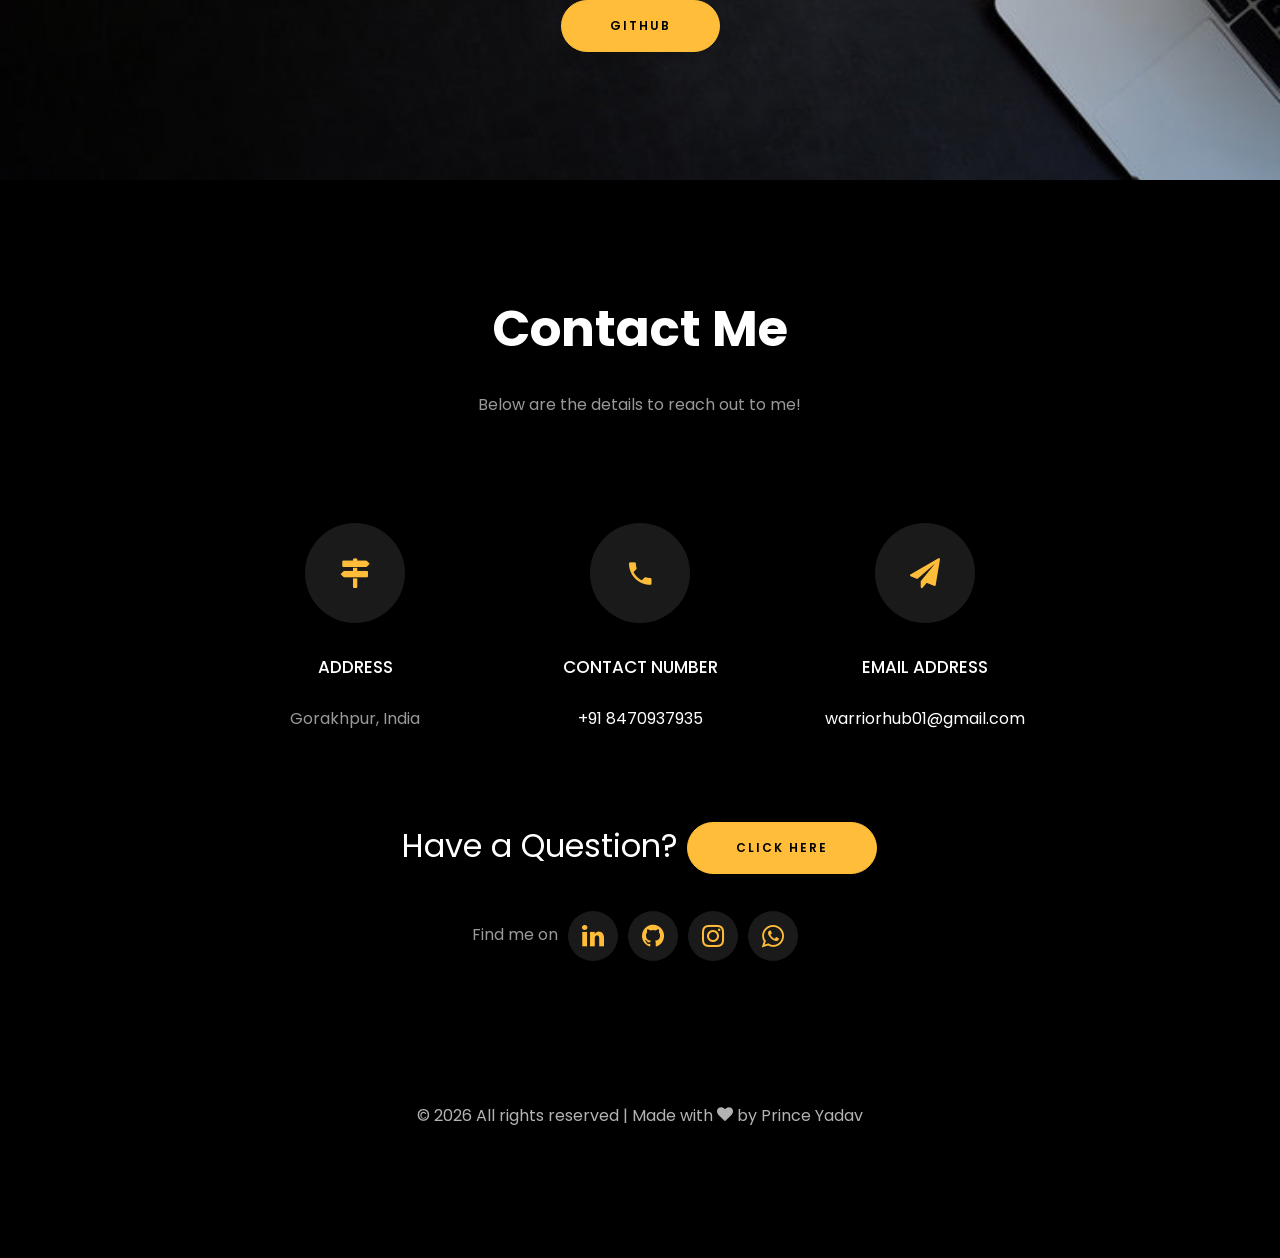
==== commit af554f66: "Update portfolio with new version" ====
--- a/index.html
+++ b/index.html
@@ -1,616 +1,671 @@
 <!DOCTYPE html>
 <html lang="en">
+
 <head>
-  <meta charset="UTF-8">
-  <meta name="viewport" content="width=device-width, initial-scale=1.0">
-  <title>Prince Yadav - Portfolio</title>
-  <!-- Bootstrap CSS -->
-  <link href="https://cdn.jsdelivr.net/npm/bootstrap@5.3.2/dist/css/bootstrap.min.css" rel="stylesheet">
-  <!-- Google Fonts -->
-  <link href="https://fonts.googleapis.com/css2?family=Inter:wght@300;400;500;600;700&display=swap" rel="stylesheet">
-  <style>
-    * {
-      margin: 0;
-      padding: 0;
-      box-sizing: border-box;
-    }
-    
-    body {
-      font-family: 'Inter', sans-serif;
-      line-height: 1.6;
-      color: #333;
-    }
-    
-    .hero {
-      background: linear-gradient(135deg, #667eea 0%, #764ba2 100%);
-      color: white;
-      padding: 120px 0;
-      text-align: center;
-      position: relative;
-      overflow: hidden;
-    }
-    
-    .hero::before {
-      content: '';
-      position: absolute;
-      top: 0;
-      left: 0;
-      right: 0;
-      bottom: 0;
-      background: rgba(0,0,0,0.1);
-    }
-    
-    .hero-content {
-      position: relative;
-      z-index: 2;
-    }
-    
-    .hero h1 {
-      font-size: 3.5rem;
-      font-weight: 700;
-      margin-bottom: 1rem;
-    }
-    
-    .hero .subtitle {
-      font-size: 1.3rem;
-      margin-bottom: 2rem;
-      opacity: 0.9;
-    }
-    
-    .btn-primary-custom {
-      background: linear-gradient(45deg, #ff6b6b, #ee5a6f);
-      border: none;
-      padding: 12px 30px;
-      border-radius: 50px;
-      font-weight: 600;
-      transition: all 0.3s ease;
-      text-decoration: none;
-      color: white;
-      display: inline-block;
-    }
-    
-    .btn-primary-custom:hover {
-      transform: translateY(-2px);
-      box-shadow: 0 10px 25px rgba(0,0,0,0.2);
-      color: white;
-    }
-    
-    .section-padding {
-      padding: 80px 0;
-    }
-    
-    .section-title {
-      text-align: center;
-      margin-bottom: 3rem;
-      font-weight: 700;
-      font-size: 2.5rem;
-      color: #2c3e50;
-    }
-    
-    .card-custom {
-      background: white;
-      border-radius: 15px;
-      padding: 2rem;
-      box-shadow: 0 10px 30px rgba(0,0,0,0.1);
-      transition: all 0.3s ease;
-      border: none;
-      height: 100%;
-    }
-    
-    .card-custom:hover {
-      transform: translateY(-5px);
-      box-shadow: 0 15px 40px rgba(0,0,0,0.15);
-    }
-    
-    .skill-bar {
-      background: #e9ecef;
-      border-radius: 10px;
-      overflow: hidden;
-      margin-bottom: 1rem;
-    }
-    
-    .skill-progress {
-      padding: 8px 15px;
-      color: white;
-      font-weight: 600;
-      font-size: 0.9rem;
-      border-radius: 10px;
-      transition: width 2s ease;
-    }
-    
-    .project-card {
-      background: white;
-      border-radius: 20px;
-      overflow: hidden;
-      box-shadow: 0 10px 30px rgba(0,0,0,0.1);
-      transition: all 0.3s ease;
-    }
-    
-    .project-card:hover {
-      transform: translateY(-5px);
-      box-shadow: 0 20px 40px rgba(0,0,0,0.15);
-    }
-    
-    .project-img {
-      height: 200px;
-      background: linear-gradient(45deg, #667eea, #764ba2);
-      display: flex;
-      align-items: center;
-      justify-content: center;
-      color: white;
-      font-size: 3rem;
-    }
-    
-    .social-btn {
-      display: inline-block;
-      padding: 12px 25px;
-      margin: 5px;
-      border-radius: 50px;
-      text-decoration: none;
-      font-weight: 600;
-      transition: all 0.3s ease;
-      text-align: center;
-    }
-    
-    .social-btn:hover {
-      transform: translateY(-2px);
-      box-shadow: 0 5px 15px rgba(0,0,0,0.2);
-    }
-    
-    .github-btn { background: #333; color: white; }
-    .linkedin-btn { background: #0077b5; color: white; }
-    .email-btn { background: #ea4335; color: white; }
-    
-    .contact-form {
-      background: white;
-      padding: 2rem;
-      border-radius: 20px;
-      box-shadow: 0 10px 30px rgba(0,0,0,0.1);
-    }
-    
-    .form-control {
-      border: 2px solid #e9ecef;
-      border-radius: 10px;
-      padding: 12px 15px;
-      font-size: 1rem;
-      transition: border-color 0.3s ease;
-    }
-    
-    .form-control:focus {
-      border-color: #667eea;
-      box-shadow: none;
-    }
-    
-    footer {
-      background: #2c3e50;
-      color: white;
-      padding: 3rem 0 1rem;
-    }
-    
-    .back-to-top {
-      position: fixed;
-      bottom: 30px;
-      right: 30px;
-      background: #667eea;
-      color: white;
-      border: none;
-      width: 50px;
-      height: 50px;
-      border-radius: 50%;
-      font-size: 1.2rem;
-      cursor: pointer;
-      transition: all 0.3s ease;
-      display: none;
-      z-index: 1000;
-    }
-    
-    .back-to-top:hover {
-      background: #5a67d8;
-      transform: translateY(-2px);
-    }
-    
-    @media (max-width: 768px) {
-      .hero h1 { font-size: 2.5rem; }
-      .hero .subtitle { font-size: 1.1rem; }
-      .section-title { font-size: 2rem; }
-    }
-  </style>
+    <title>Prince Yadav Portfolio</title>
+    <meta charset="utf-8">
+    <meta name="viewport" content="width=device-width, initial-scale=1, shrink-to-fit=no">
+
+    <link href="https://fonts.googleapis.com/css?family=Poppins:100,200,300,400,500,600,700,800,900" rel="stylesheet">
+
+    <link rel="stylesheet" href="css/open-iconic-bootstrap.min.css">
+    <link rel="stylesheet" href="css/animate.css">
+
+    <link rel="stylesheet" href="css/owl.carousel.min.css">
+    <link rel="stylesheet" href="css/owl.theme.default.min.css">
+    <link rel="stylesheet" href="css/magnific-popup.css">
+
+    <link rel="stylesheet" href="css/aos.css">
+
+    <link rel="stylesheet" href="css/ionicons.min.css">
+
+    <link rel="stylesheet" href="css/flaticon.css">
+    <link rel="stylesheet" href="css/icomoon.css">
+    <link rel="stylesheet" href="css/style.css">
+
+
+
+    <style>
+        .about-mf .box-shadow-full {
+            padding-top: 4rem;
+            padding-bottom: 4rem;
+        }
+
+        .about-mf .about-img {
+            margin-bottom: 2rem;
+        }
+
+        .about-mf .about-img img {
+            margin-left: 10px;
+        }
+
+
+        .skill-mf .progress {
+            /* background-color: #cde1f8; */
+            margin: .5rem 0 1.2rem 0;
+            border-radius: 0;
+            height: .7rem;
+        }
+
+        .skill-mf .progress .progress-bar {
+            height: .7rem;
+            background-color: #ffc107;
+        }
+
+
+        /* Animation styles */
+        #typing-animation {
+            position: relative;
+            font-size: 30px;
+            font-weight: bold;
+            color: rgb(255, 255, 255);
+            overflow: hidden;
+            white-space: nowrap;
+            animation: typing 3s steps(20, end) infinite;
+        }
+
+        #typing-animation:before {
+            content: "";
+            /* position: absolute; */
+            top: 0;
+            left: 0;
+            width: 0;
+            height: 100%;
+            background-color: #ccc;
+            animation: typing-cursor 0.5s ease-in-out infinite;
+        }
+
+        @keyframes typing {
+            from {
+                width: 0;
+            }
+
+            to {
+                width: 100%;
+            }
+        }
+
+        @keyframes typing-cursor {
+            from {
+                width: 5px;
+            }
+
+            to {
+                width: 0;
+            }
+        }
+
+
+        /* project image zoom effect */
+
+        .zoom-effect {
+            overflow: hidden;
+            transition: transform 0.3s ease-out;
+        }
+
+        .zoom-effect:hover {
+            transform: scale(1.1);
+        }
+    </style>
+
+
 </head>
-<body>
-
-  <!-- Navigation -->
-  <nav class="navbar navbar-expand-lg navbar-dark fixed-top" style="background: rgba(44, 62, 80, 0.95); backdrop-filter: blur(10px);">
-    <div class="container">
-      <a class="navbar-brand fw-bold" href="#">Prince Yadav</a>
-      <button class="navbar-toggler" type="button" data-bs-toggle="collapse" data-bs-target="#navbarNav">
-        <span class="navbar-toggler-icon"></span>
-      </button>
-      <div class="collapse navbar-collapse" id="navbarNav">
-        <ul class="navbar-nav ms-auto">
-          <li class="nav-item"><a class="nav-link" href="#home">Home</a></li>
-          <li class="nav-item"><a class="nav-link" href="#about">About</a></li>
-          <li class="nav-item"><a class="nav-link" href="#skills">Skills</a></li>
-          <li class="nav-item"><a class="nav-link" href="#projects">Projects</a></li>
-          <li class="nav-item"><a class="nav-link" href="#contact">Contact</a></li>
-        </ul>
-      </div>
-    </div>
-  </nav>
-
-  <!-- Hero Section -->
-  <section id="home" class="hero">
-    <div class="container">
-      <div class="hero-content">
-        <h1>Hi, I'm <span style="color:#ffd700;">Prince Yadav</span></h1>
-        <p class="subtitle">IT Student | MERN Stack Developer | Problem Solver</p>
-        <a href="#about" class="btn-primary-custom">Explore My Work</a>
-      </div>
-    </div>
-  </section>
-
-  <!-- About Section -->
-  <section id="about" class="section-padding" style="background: #f8f9fa;">
-    <div class="container">
-      <div class="row align-items-center">
-        <div class="col-lg-4 text-center mb-4">
-          <img src="./1746696390423.jpg" 
-               alt="Prince Yadav" 
-               class="img-fluid rounded-circle"
-               style="width: 280px; height: 280px; object-fit: cover; border: 5px solid #667eea;">
-        </div>
-        <div class="col-lg-8">
-          <h2 class="mb-4" style="color: #2c3e50; font-weight: 700;">About Me</h2>
-          <p class="lead mb-4">
-            Hello! I'm <strong>Prince Yadav</strong>, a passionate IT student with a strong focus on 
-            <strong>Web Development</strong> and <strong>Problem Solving</strong>.
-          </p>
-          <p class="mb-4">
-            Currently diving deep into the <strong>MERN Stack</strong> and sharpening my skills in 
-            <strong>Data Structures & Algorithms</strong>. I'm committed to becoming a skilled 
-            <strong>Software Engineer</strong> and love contributing to open source projects.
-          </p>
-          <p class="mb-4">
-            When I'm not coding, you'll find me exploring new technologies, reading tech blogs, 
-            or enjoying a perfect combination of ☕ + 💻.
-          </p>
-          <a href="#projects" class="btn-primary-custom">View My Projects</a>
-        </div>
-      </div>
-    </div>
-  </section>
-
-  <!-- Skills Section -->
-  <section id="skills" class="section-padding">
-    <div class="container">
-      <h2 class="section-title">Skills & Technologies</h2>
-      
-      <div class="row g-4">
-        <!-- Frontend Skills -->
-        <div class="col-lg-6">
-          <div class="card-custom">
-            <h4 class="mb-4" style="color: #667eea;">🌐 Frontend Development</h4>
-            
-            <div class="mb-3">
-              <div class="d-flex justify-content-between mb-2">
-                <span>HTML5</span>
-                <span>95%</span>
-              </div>
-              <div class="skill-bar">
-                <div class="skill-progress" style="width: 95%; background: linear-gradient(45deg, #e34c26, #f06529);">95%</div>
-              </div>
-            </div>
-            
-            <div class="mb-3">
-              <div class="d-flex justify-content-between mb-2">
-                <span>CSS3</span>
-                <span>85%</span>
-              </div>
-              <div class="skill-bar">
-                <div class="skill-progress" style="width: 85%; background: linear-gradient(45deg, #1572b6, #33a9dc);">85%</div>
-              </div>
-            </div>
-            
-            <div class="mb-3">
-              <div class="d-flex justify-content-between mb-2">
-                <span>JavaScript</span>
-                <span>75%</span>
-              </div>
-              <div class="skill-bar">
-                <div class="skill-progress" style="width: 75%; background: linear-gradient(45deg, #f7df1e, #ffda3e);">75%</div>
-              </div>
-            </div>
-          </div>
-        </div>
-        
-        <!-- Backend Skills -->
-        <div class="col-lg-6">
-          <div class="card-custom">
-            <h4 class="mb-4" style="color: #667eea;">💻 Programming & Backend</h4>
-            
-            <div class="mb-3">
-              <div class="d-flex justify-content-between mb-2">
-                <span>Python</span>
-                <span>80%</span>
-              </div>
-              <div class="skill-bar">
-                <div class="skill-progress" style="width: 80%; background: linear-gradient(45deg, #3776ab, #4b8bbe);">80%</div>
-              </div>
-            </div>
-            
-            <div class="mb-3">
-              <div class="d-flex justify-content-between mb-2">
-                <span>Java</span>
-                <span>70%</span>
-              </div>
-              <div class="skill-bar">
-                <div class="skill-progress" style="width: 70%; background: linear-gradient(45deg, #ed8b00, #f89500);">70%</div>
-              </div>
-            </div>
-            
-            <div class="mb-3">
-              <div class="d-flex justify-content-between mb-2">
-                <span>C Programming</span>
-                <span>65%</span>
-              </div>
-              <div class="skill-bar">
-                <div class="skill-progress" style="width: 65%; background: linear-gradient(45deg, #00599c, #004482);">65%</div>
-              </div>
-            </div>
-          </div>
-        </div>
-      </div>
-      
-      <!-- Tools & Technologies -->
-      <div class="text-center mt-5">
-        <h4 class="mb-4">🛠️ Tools & Technologies</h4>
-        <div class="d-flex flex-wrap justify-content-center gap-3">
-          <span class="badge bg-danger fs-6 p-2">Git</span>
-          <span class="badge bg-dark fs-6 p-2">GitHub</span>
-          <span class="badge bg-primary fs-6 p-2">VS Code</span>
-          <span class="badge bg-success fs-6 p-2">Node.js</span>
-          <span class="badge bg-info fs-6 p-2">Bootstrap</span>
-          <span class="badge bg-warning text-dark fs-6 p-2">MySQL</span>
-        </div>
-      </div>
-    </div>
-  </section>
-<!-- Projects Section -->
-<section id="projects" class="section-padding" style="background: #f8f9fa;">
-  <div class="container">
-    <h2 class="section-title">Featured Projects</h2>
-    
-    <div class="row g-4">
-
-      <!-- Project 1 -->
-      <div class="col-lg-4 col-md-6">
-        <div class="project-card">
-          <div class="project-img">🛍️</div>
-          <div class="p-4">
-            <h5 class="fw-bold mb-3">Myntra Clone</h5>
-            <p class="text-muted mb-3">A responsive e-commerce website clone of Myntra built with HTML, CSS, JS, and Bootstrap showcasing product listing and cart functionality.</p>
-            <div class="d-flex gap-2">
-              <a href="https://github.com/warrior-hub/myntra-clone" class="btn btn-outline-dark btn-sm">GitHub</a>
-              <a href="#" class="btn btn-success btn-sm">Live Demo</a>
-            </div>
-          </div>
-        </div>
-      </div>
-
-      <!-- Project 2 -->
-      <div class="col-lg-4 col-md-6">
-        <div class="project-card">
-          <div class="project-img">🏨</div>
-          <div class="p-4">
-            <h5 class="fw-bold mb-3">Resort Management System</h5>
-            <p class="text-muted mb-3">A comprehensive Java-based GUI application for managing resort bookings, customer data, and billing operations.</p>
-            <div class="d-flex gap-2">
-              <a href="https://github.com/warrior-hub/resort-management-system" class="btn btn-outline-dark btn-sm">GitHub</a>
-              <a href="#" class="btn btn-success btn-sm">Live Demo</a>
-            </div>
-          </div>
-        </div>
-      </div>
-
-      <!-- Project 3 -->
-      <div class="col-lg-4 col-md-6">
-        <div class="project-card">
-          <div class="project-img">📊</div>
-          <div class="p-4">
-            <h5 class="fw-bold mb-3">DSA Problem Tracker</h5>
-            <p class="text-muted mb-3">A Python-based CLI tool to practice, track, and analyze Data Structures & Algorithms problem-solving progress.</p>
-            <div class="d-flex gap-2">
-              <a href="https://github.com/warrior-hub/dsa-problem-tracker" class="btn btn-outline-dark btn-sm">GitHub</a>
-              <a href="#" class="btn btn-success btn-sm">Live Demo</a>
-            </div>
-          </div>
-        </div>
-      </div>
-
-      <!-- Project 4 -->
-      <div class="col-lg-4 col-md-6">
-        <div class="project-card">
-          <div class="project-img">☀️</div>
-          <div class="p-4">
-            <h5 class="fw-bold mb-3">Weather App</h5>
-            <p class="text-muted mb-3">A web application to fetch real-time weather updates using OpenWeatherMap API and display it in a clean UI.</p>
-            <div class="d-flex gap-2">
-              <a href="https://github.com/warrior-hub/weather-app" class="btn btn-outline-dark btn-sm">GitHub</a>
-              <a href="#" class="btn btn-success btn-sm">Live Demo</a>
-            </div>
-          </div>
-        </div>
-      </div>
-
-      <!-- Project 5 -->
-      <div class="col-lg-4 col-md-6">
-        <div class="project-card">
-          <div class="project-img">💻</div>
-          <div class="p-4">
-            <h5 class="fw-bold mb-3">Product Showcase HTML</h5>
-            <p class="text-muted mb-3">A simple and responsive HTML/CSS project to showcase products with cards, images, and details for portfolio purposes.</p>
-            <div class="d-flex gap-2">
-              <a href="https://github.com/warrior-hub/product-showcase-html" class="btn btn-outline-dark btn-sm">GitHub</a>
-              <a href="#" class="btn btn-success btn-sm">Live Demo</a>
-            </div>
-          </div>
-        </div>
-      </div>
-
-      <!-- Project 6 -->
-      <div class="col-lg-4 col-md-6">
-        <div class="project-card">
-          <div class="project-img">💰</div>
-          <div class="p-4">
-            <h5 class="fw-bold mb-3">Expense Tracker</h5>
-            <p class="text-muted mb-3">A personal finance management tool to track income and expenses with visualization charts and summaries.</p>
-            <div class="d-flex gap-2">
-              <a href="https://github.com/warrior-hub/expense-tracker" class="btn btn-outline-dark btn-sm">GitHub</a>
-              <a href="#" class="btn btn-success btn-sm">Live Demo</a>
-            </div>
-          </div>
-        </div>
-      </div>
-
-    </div>
-  </div>
-</section>
-
-  <!-- Contact Section -->
-  <section id="contact" class="section-padding">
-    <div class="container">
-      <h2 class="section-title">Let's Connect</h2>
-      
-      <div class="row g-5">
-        <!-- Contact Info -->
-        <div class="col-lg-5">
-          <div class="card-custom h-100">
-            <h4 class="mb-4">Get in Touch</h4>
-            <p class="mb-4">I'm always excited to collaborate on new projects, discuss ideas, or explore opportunities. Feel free to reach out!</p>
-            
-            <div class="mb-4">
-              <h6 class="fw-bold">📧 Email</h6>
-              <p class="text-muted">jnvianprince@gmail.com</p>
-            </div>
-            
-            <div class="mb-4">
-              <h6 class="fw-bold">🌐 Social Media</h6>
-              <div class="d-flex flex-column gap-2">
-                <a href="https://github.com/warrior-hub" target="_blank" class="social-btn github-btn">🐙 GitHub</a>
-                <a href="https://www.linkedin.com/in/prince-yadav-9b4060305/" target="_blank" class="social-btn linkedin-btn">💼 LinkedIn</a>
-                <a href="mailto:jnvianprince@gmail.com" class="social-btn email-btn">📩 Email Me</a>
-              </div>
-            </div>
-          </div>
-        </div>
-        
-        <!-- Contact Form -->
-        <div class="col-lg-7">
-          <div class="contact-form">
-            <h4 class="mb-4">Send Me a Message</h4>
-            <form>
-              <div class="row g-3">
+
+<body data-spy="scroll" data-target=".site-navbar-target" data-offset="300">
+
+
+    <nav class="navbar navbar-expand-lg navbar-dark ftco_navbar ftco-navbar-light site-navbar-target" id="ftco-navbar">
+        <div class="container">
+            <!-- Logo + Name -->
+            <a class="navbar-brand" href="index.html">
+                Prince
+                Yadav
+            </a>
+
+            <!-- Mobile Menu Button -->
+            <button class="navbar-toggler js-fh5co-nav-toggle fh5co-nav-toggle" type="button" data-toggle="collapse"
+                data-target="#ftco-nav" aria-controls="ftco-nav" aria-expanded="false" aria-label="Toggle navigation">
+                <span class="oi oi-menu"></span> Menu
+            </button>
+
+            <!-- Navigation Links -->
+            <div class="collapse navbar-collapse" id="ftco-nav">
+                <ul class="navbar-nav nav ml-auto">
+                    <li class="nav-item"><a href="#home-section" class="nav-link"><span>Home</span></a></li>
+                    <li class="nav-item"><a href="#about-section" class="nav-link"><span>About</span></a></li>
+                    <li class="nav-item"><a href="#resume-section" class="nav-link"><span>Resume</span></a></li>
+                    <li class="nav-item"><a href="#project-section" class="nav-link"><span>Projects</span></a></li>
+                    <li class="nav-item"><a href="#skills-section" class="nav-link"><span>Skills</span></a></li>
+                    <li class="nav-item"><a href="#contact-section" class="nav-link"><span>Contact</span></a></li>
+                </ul>
+            </div>
+        </div>
+    </nav>
+
+    <section id="home-section" class="hero">
+        <div class="home-slider owl-carousel">
+            <div class="slider-item">
+                <div class="overlay"></div>
+                <div class="container">
+                    <div class="row d-md-flex no-gutters slider-text align-items-end justify-content-end"
+                        data-scrollax-parent="true">
+
+                        <!-- Background Image + Main Image -->
+                        <div class="one-third js-fullheight order-md-last img"
+                            style="background-image:url('images/bg-pattern.png'); display: flex; justify-content: center; align-items: center;">
+                           
+
+                            <!-- Your Profile Image -->
+                            <img src="images/IMG_20231123_070237_751.jpg" alt="Prince Yadav" class="img-fluid"
+                                style="max-height:350px; width:350px; margin-bottom: 110px; margin-left: 100px; border-radius:50%; border:5px solid #fff; box-shadow:0px 4px 20px rgba(0,0,0,0.3);">
+                        </div>
+
+                        <!-- Text Section -->
+                        <div class="one-forth d-flex align-items-center ftco-animate"
+                            data-scrollax=" properties: { translateY: '70%' }">
+                            <div class="text">
+                                <span class="subheading">Hello!</span>
+                                <h1 class="mb-4 mt-3">I'm <span>Prince</span></h1>
+
+                                <!-- Typing Animation -->
+                                <span id="typing-animation"></span>
+
+                                <script>
+                                    const typingAnimationElement = document.getElementById('typing-animation');
+
+                                    // Typing texts related to you
+                                    const typingTexts = [
+                                        'Engineer  ',
+                                        'Web Developer  ',
+                                        'Problem Solver  ',
+                                        'Knowledge Seeker  '
+                                    ];
+
+                                    function playTypingAnimation(text) {
+                                        for (let i = 0; i < text.length; i++) {
+                                            setTimeout(() => {
+                                                typingAnimationElement.textContent += text[i];
+                                            }, i * 200);
+                                        }
+                                        setTimeout(() => {
+                                            typingAnimationElement.textContent = '';
+                                            playTypingAnimation(typingTexts[(typingTexts.indexOf(text) + 1) % typingTexts.length]);
+                                        }, text.length * 200);
+                                    }
+                                    playTypingAnimation(typingTexts[0]);
+                                </script>
+
+                                <br><br>
+                                <h2>IT Student | Aspiring Full Stack Developer</h2>
+
+                                <!-- Buttons -->
+                                <p>
+                                    <a href="https://github.com/warrior-hub"
+                                        class="btn btn-primary py-3 px-4">GitHub</a>
+                                    <a href="https://linkedin.com/in/prince-yadav"
+                                        class="btn btn-white btn-outline-white py-3 px-4">LinkedIn</a>
+                                </p>
+                            </div>
+                        </div>
+
+                    </div>
+                </div>
+            </div>
+        </div>
+    </section>
+
+
+
+
+    <section class="ftco-about img ftco-section ftco-no-pb" id="about-section">
+        <div class="container">
+            <div class="row">
+                <div class="row d-flex align-items-stretch">
+                    <div class="col-md-6 col-lg-5 d-flex">
+                        <div class="img-about img d-flex align-items-stretch">
+                            <div class="overlay">
+                                <div class="row">
+                                    <div class="col-sm-6 col-md-5">
+                                        <div class="about-img">
+                                            <img src="images/IMG_20231123_070237_751.jpg"
+                                                class="img-fluid rounded b-shadow-a" alt="Profile Image">
+                                        </div>
+                                    </div>
+
+                                    <!-- Details next to profile image -->
+                                    <div class="col-sm-6 col-md-7">
+                                        <div class="about-info">
+                                            <p><span class="title-s">Name: </span> <span>Prince Yadav</span></p>
+                                            <p><span class="title-s">Job Role: </span> <span>Aspiring Full Stack
+                                                    Developer</span></p>
+                                            <p><span class="title-s">Current Status: </span> <span>IT Student
+                                                    (Polytechnic)</span></p>
+                                            <p><span class="title-s">Address: </span> <span>Siddharth Nagar,
+                                                    India</span></p>
+                                        </div>
+                                    </div>
+                                </div>
+
+                                <div class="skill-mf">
+                                    <p class="title-s">Skills</p>
+
+                                    <span>HTML / CSS</span>
+                                    <div class="progress">
+                                        <div class="progress-bar" role="progressbar" style="width: 85%;"
+                                            aria-valuenow="85" aria-valuemin="0" aria-valuemax="100"></div>
+                                    </div>
+
+                                    <span>JavaScript</span>
+                                    <div class="progress">
+                                        <div class="progress-bar" role="progressbar" style="width: 75%;"
+                                            aria-valuenow="75" aria-valuemin="0" aria-valuemax="100"></div>
+                                    </div>
+
+                                    <span>React.js</span>
+                                    <div class="progress">
+                                        <div class="progress-bar" role="progressbar" style="width: 70%;"
+                                            aria-valuenow="70" aria-valuemin="0" aria-valuemax="100"></div>
+                                    </div>
+
+                                    <span>Node.js</span>
+                                    <div class="progress">
+                                        <div class="progress-bar" role="progressbar" style="width: 65%;"
+                                            aria-valuenow="65" aria-valuemin="0" aria-valuemax="100"></div>
+                                    </div>
+
+                                    <span>Python</span>
+                                    <div class="progress">
+                                        <div class="progress-bar" role="progressbar" style="width: 60%;"
+                                            aria-valuenow="60" aria-valuemin="0" aria-valuemax="100"></div>
+                                    </div>
+
+                                    <span>SQL / MySQL</span>
+                                    <div class="progress">
+                                        <div class="progress-bar" role="progressbar" style="width: 70%;"
+                                            aria-valuenow="70" aria-valuemin="0" aria-valuemax="100"></div>
+                                    </div>
+
+                                    <span>Data Structures & Algorithms (DSA)</span>
+                                    <div class="progress">
+                                        <div class="progress-bar" role="progressbar" style="width: 65%;"
+                                            aria-valuenow="65" aria-valuemin="0" aria-valuemax="100"></div>
+                                    </div>
+
+                                    <span>Git & GitHub</span>
+                                    <div class="progress">
+                                        <div class="progress-bar" role="progressbar" style="width: 75%;"
+                                            aria-valuenow="75" aria-valuemin="0" aria-valuemax="100"></div>
+                                    </div>
+                                </div>
+                            </div>
+                        </div>
+                    </div>
+
+                    <!-- About Section -->
+                    <div class="col-md-6 col-lg-7 pl-lg-5 pb-5">
+                        <div class="row justify-content-start pb-3">
+                            <div class="col-md-12 heading-section ftco-animate">
+
+                                <h2 class="mb-4">About Me</h2>
+                                <p>
+                                    I’m Prince Yadav, an enthusiastic IT student passionate about Web Development and
+                                    Problem Solving.
+                                    Currently pursuing my Polytechnic in Information Technology, I am focusing on
+                                    mastering
+                                    Full-Stack Development (MERN Stack) along with DSA in Python/Java.
+                                    I enjoy building projects, learning new technologies, and solving real-world
+                                    problems through coding.
+                                    My career goal is to work in top product-based companies like Google, Microsoft, or
+                                    Amazon as a Software Engineer.
+                                </p>
+
+                                <ul class="about-info mt-4 px-md-0 px-2">
+                                    <li class="d-flex"><span>Profile:</span> <span>Full Stack Development</span></li>
+                                    <li class="d-flex"><span>Domain:</span> <span>Web Development, Data Science, Problem
+                                            Solving</span></li>
+                                    <li class="d-flex"><span>Education:</span> <span>Diploma in Information
+                                            Technology</span></li>
+                                    <li class="d-flex"><span>Language:</span> <span>English, Hindi</span></li>
+                                    <li class="d-flex"><span>Tools:</span> <span>VS Code, Git, GitHub, MySQL</span></li>
+                                    <li class="d-flex"><span>Other Skills:</span> <span>React.js, Node.js, Express,
+                                            MongoDB</span></li>
+                                    <li class="d-flex"><span>Interest:</span> <span>Coding, Trading, Teaching,
+                                            Traveling</span></li>
+                                </ul>
+                            </div>
+                        </div>
+
+                        <div class="counter-wrap ftco-animate d-flex mt-md-3">
+                            <div class="text">
+                                <p><a href="https://www.linkedin.com/in/" class="btn btn-primary py-3 px-3">LinkedIn</a>
+                                </p>
+                            </div>
+                        </div>
+                    </div>
+                </div>
+            </div>
+        </div>
+    </section>
+
+
+
+
+    <section class="ftco-section ftco-no-pb" id="resume-section">
+        <div class="container">
+            <div class="row justify-content-center pb-5">
+                <div class="col-md-10 heading-section text-center ftco-animate">
+
+                    <h2 class="mb-4">Resume</h2>
+                    <p>
+                        I'm an aspiring Full Stack Developer with strong interest in Web Development and Problem
+                        Solving.
+                        Currently pursuing Diploma in Information Technology, I’m eager to learn and work on real-world
+                        projects.
+                        My goal is to gain industry experience, improve my coding skills, and build a successful career
+                        in top product-based companies.
+                    </p>
+                </div>
+            </div>
+
+            <!-- Experience -->
+            <div class="row">
+                <h1 class="big-4">Experience / Projects</h1>
+                <div class="underline"></div>
+            </div>
+            <br>
+
+            <div class="row">
                 <div class="col-md-6">
-                  <input type="text" class="form-control" placeholder="Your Name" required>
-                </div>
+                    <div class="resume-wrap ftco-animate">
+                        <span class="date">2025</span>
+                        <h2>Resort Management System</h2>
+                        <span class="position">Java + MySQL (GUI Project)</span>
+                        <p class="mt-4">
+                        <ul>
+                            <li>Developed a GUI-based application to manage resort bookings, customers, and payments.
+                            </li>
+                            <li>Integrated MySQL database for real-time data storage and retrieval.</li>
+                            <li>Implemented features like Insert, Update, Delete, and Search for records.</li>
+                            <li>Enhanced problem-solving and database connectivity knowledge using JDBC.</li>
+                        </ul>
+                        </p>
+                    </div>
+                </div>
+
                 <div class="col-md-6">
-                  <input type="email" class="form-control" placeholder="Your Email" required>
-                </div>
-                <div class="col-12">
-                  <input type="text" class="form-control" placeholder="Subject" required>
-                </div>
-                <div class="col-12">
-                  <textarea class="form-control" rows="6" placeholder="Your Message" required></textarea>
-                </div>
-                <div class="col-12">
-                  <button type="submit" class="btn-primary-custom w-100">Send Message 🚀</button>
-                </div>
-              </div>
-            </form>
-          </div>
-        </div>
-      </div>
-    </div>
-  </section>
-
-  <!-- Footer -->
-  <footer>
-    <div class="container">
-      <div class="row">
-        <div class="col-lg-8">
-          <h5 class="fw-bold mb-3">Prince Yadav</h5>
-          <p class="mb-4">IT Student | Web Developer | Problem Solver<br>
-          Always learning, building, and contributing to the tech community.</p>
-        </div>
-        <div class="col-lg-4 text-lg-end">
-          <h6 class="fw-bold mb-3">Quick Links</h6>
-          <div class="d-flex flex-column">
-            <a href="#about" class="text-light text-decoration-none mb-2">About</a>
-            <a href="#skills" class="text-light text-decoration-none mb-2">Skills</a>
-            <a href="#projects" class="text-light text-decoration-none mb-2">Projects</a>
-            <a href="#contact" class="text-light text-decoration-none">Contact</a>
-          </div>
-        </div>
-      </div>
-      <hr class="my-4">
-      <div class="text-center">
-        <p class="mb-0">© 2025 Prince Yadav. All rights reserved.</p>
-      </div>
-    </div>
-  </footer>
-
-  <!-- Back to Top Button -->
-  <button class="back-to-top" id="backToTop" onclick="window.scrollTo({top: 0, behavior: 'smooth'});">
-    ↑
-  </button>
-
-  <!-- Bootstrap JS -->
-  <script src="https://cdn.jsdelivr.net/npm/bootstrap@5.3.2/dist/js/bootstrap.bundle.min.js"></script>
-  
-  <script>
-    // Back to top button functionality
-    window.addEventListener('scroll', function() {
-      const backToTop = document.getElementById('backToTop');
-      if (window.pageYOffset > 300) {
-        backToTop.style.display = 'block';
-      } else {
-        backToTop.style.display = 'none';
-      }
-    });
-
-    // Smooth scrolling for navigation links
-    document.querySelectorAll('a[href^="#"]').forEach(anchor => {
-      anchor.addEventListener('click', function (e) {
-        e.preventDefault();
-        const target = document.querySelector(this.getAttribute('href'));
-        if (target) {
-          target.scrollIntoView({
-            behavior: 'smooth',
-            block: 'start'
-          });
-        }
-      });
-    });
-
-    // Skill bar animation
-    const observerOptions = {
-      threshold: 0.5,
-      rootMargin: '0px 0px -100px 0px'
-    };
-
-    const observer = new IntersectionObserver(function(entries) {
-      entries.forEach(entry => {
-        if (entry.isIntersecting) {
-          const progressBars = entry.target.querySelectorAll('.skill-progress');
-          progressBars.forEach(bar => {
-            bar.style.width = bar.textContent;
-          });
-        }
-      });
-    }, observerOptions);
-
-    document.querySelectorAll('#skills .card-custom').forEach(card => {
-      observer.observe(card);
-    });
-  </script>
+                    <div class="resume-wrap ftco-animate">
+                        <span class="date">2024 - 2025</span>
+                        <h2>Web Development Projects</h2>
+                        <span class="position">MERN / HTML, CSS, JS</span>
+                        <p class="mt-4">
+                        <ul>
+                            <li>Created responsive websites using HTML, CSS, Bootstrap, and JavaScript.</li>
+                            <li>Built a personal portfolio showcasing skills and projects.</li>
+                            <li>Practiced backend development with Node.js and Express.</li>
+                            <li>Worked with MongoDB and MySQL databases for CRUD operations.</li>
+                        </ul>
+                        </p>
+                    </div>
+                </div>
+            </div>
+
+            <br><br>
+
+            <!-- Education -->
+            <div class="row">
+                <h1 class="big-4">Education</h1>
+                <div class="underline"></div>
+            </div>
+            <br>
+
+            <div class="row">
+                <div class="col-md-6">
+                    <div class="resume-wrap ftco-animate">
+                        <span class="date">2023 - 2026</span>
+                        <h2>Diploma in Information Technology</h2>
+                        <span class="position">Government Polytechnic, Mahoba</span>
+                        <p class="mt-4">Current Year: 3rd Year</p>
+                    </div>
+                </div>
+
+                <div class="col-md-6">
+                    <div class="resume-wrap ftco-animate">
+                        <span class="date">2021 - 2023</span>
+                        <h2>Higher Secondary School</h2>
+                        <span class="position">Jawahar Navodaya Vidyalaya</span>
+                        <p class="mt-4">Percentage: 80%+</p>
+                    </div>
+                </div>
+            </div>
+
+            <!-- Download CV -->
+            <div class="row justify-content-center mt-5">
+                <div class="col-md-6 text-center ftco-animate">
+                    <p>
+                        <a href="https://drive.google.com/file/d/your-cv-link/view?usp=sharing"
+                            class="btn btn-primary py-4 px-5" target="_blank">Download CV</a>
+                    </p>
+                </div>
+            </div>
+        </div>
+    </section>
+
+
+
+    <section class="ftco-section" id="project-section">
+        <div class="container">
+            <div class="row justify-content-center mb-5 pb-5">
+                <div class="col-md-7 heading-section text-center ftco-animate">
+
+                    <h2 class="mb-4">Projects</h2>
+                    <p>Here are some of my web development, Java, and full-stack projects showcasing my skills in HTML,
+                        CSS, JS, Python, and Java.</p>
+                </div>
+            </div>
+
+            <div class="row d-flex">
+                <!-- Project 1 -->
+                <div class="col-md-4 d-flex ftco-animate">
+                    <div class="blog-entry justify-content-end">
+                        <a href="https://github.com/warrior-hub/Resort-Management-System" class="block-20 zoom-effect"
+                            style="background-image: url('images/p1.png');">
+                        </a>
+                        <div class="text mt-3 float-right d-block">
+                            <h3 class="heading"><a href="https://github.com/warrior-hub/Resort-Management-System">Resort
+                                    Management System</a></h3>
+                            <p>Java project with GUI and MySQL database for booking, customer management, and payment
+                                tracking, building practical software development skills.</p>
+                        </div>
+                    </div>
+                </div>
+
+                <!-- Project 2 -->
+                <div class="col-md-4 d-flex ftco-animate">
+                    <div class="blog-entry justify-content-end">
+                        <a href="https://github.com/warrior-hub/product-showcase-html" class="block-20 zoom-effect"
+                            style="background-image: url('images/p2.png');">
+                        </a>
+                        <div class="text mt-3 float-right d-block">
+                            <h3 class="heading"><a href="https://github.com/warrior-hub/product-showcase-html">Product
+                                    Showcase Website</a></h3>
+                            <p>Responsive HTML/CSS website displaying product catalog with smooth navigation and
+                                interactive design elements.</p>
+                        </div>
+                    </div>
+                </div>
+
+                <!-- Project 3 -->
+                <div class="col-md-4 d-flex ftco-animate">
+                    <div class="blog-entry justify-content-end">
+                        <a href="https://github.com/warrior-hub/myntra-clone" class="block-20 zoom-effect"
+                            style="background-image: url('images/p5.png');">
+                        </a>
+                        <div class="text mt-3 float-right d-block">
+                            <h3 class="heading"><a href="https://github.com/warrior-hub/myntra-clone">Myntra Clone</a>
+                            </h3>
+                            <p>Full-stack e-commerce clone of Myntra with product listing, cart functionality, and
+                                responsive design using HTML, CSS, and JS.</p>
+                        </div>
+                    </div>
+                </div>
+
+            </div>
+
+            <br>
+
+            <div class="row d-flex justify-content-center">
+
+                <!-- Project 5 -->
+                <div class="col-md-4 d-flex ftco-animate">
+                    <div class="blog-entry">
+                        <a href="https://github.com/warrior-hub/weather" class="block-20 zoom-effect"
+                            style="background-image: url('images/p3.png');">
+                        </a>
+                        <div class="text mt-3 float-right d-block">
+                            <h3 class="heading"><a href="https://github.com/warrior-hub/weather">Weather App</a></h3>
+                            <p>Built a real-time weather app using HTML, CSS, JS, and API integration to fetch live
+                                weather data for any location.</p>
+                        </div>
+                    </div>
+                </div>
+            </div>
+
+        </div>
+    </section>
+
+
+    <section class="ftco-section ftco-no-pt ftco-no-pb ftco-counter img" id="section-counter">
+
+
+        <div class="ftco-section ftco-hireme img margin-top" style="background-image: url(images/git.jpg)">
+            <div class="row justify-content-center">
+                <div class="col-md-7 ftco-animate text-center">
+                    <h2>Explore More Projects on <span>GitHub</span></h2>
+                    <div class="heading">
+                        <h4>Passionate about coding, web development, and data-driven projects. Sharing my work and
+                            learning journey to contribute to impactful solutions.</h4>
+                        <br>
+                        <p><a href="https://github.com/warrior-hub" class="btn btn-primary py-3 px-5">GitHub</a></p>
+                    </div>
+                </div>
+            </div>
+        </div>
+    </section>
+
+
+
+    <section class="ftco-section contact-section ftco-no-pb" id="contact-section">
+        <div class="container">
+            <div class="row justify-content-center mb-5 pb-3">
+                <div class="col-md-7 heading-section text-center ftco-animate">
+
+                    <h2 class="mb-4">Contact Me</h2>
+                    <p>Below are the details to reach out to me!</p>
+                </div>
+            </div>
+
+            <div class="row d-flex contact-info mb-5" style="justify-content: center; align-items: center;">
+                <div class="col-md-6 col-lg-3 d-flex ftco-animate">
+                    <div class="align-self-stretch box p-4 text-center">
+                        <div class="icon d-flex align-items-center justify-content-center">
+                            <span class="icon-map-signs"></span>
+                        </div>
+                        <h3 class="mb-4">Address</h3>
+                        <p>Gorakhpur, India</p>
+                    </div>
+                </div>
+                <div class="col-md-6 col-lg-3 d-flex ftco-animate">
+                    <div class="align-self-stretch box p-4 text-center">
+                        <div class="icon d-flex align-items-center justify-content-center">
+                            <span class="icon-phone2"></span>
+                        </div>
+                        <h3 class="mb-4">Contact Number</h3>
+                        <p><a href="tel://+918470937935">+91 8470937935</a></p>
+                    </div>
+                </div>
+                <div class="col-md-6 col-lg-3 d-flex ftco-animate">
+                    <div class="align-self-stretch box p-4 text-center">
+                        <div class="icon d-flex align-items-center justify-content-center">
+                            <span class="icon-paper-plane"></span>
+                        </div>
+                        <h3 class="mb-4">Email Address</h3>
+                        <p><a href="mailto:warriorhub01@gmail.com">warriorhub01@gmail.com</a></p>
+                    </div>
+                </div>
+            </div>
+
+            <div class="row justify-content-center">
+                <div class="col-md-7 ftco-animate text-center">
+                    <h2>Have a <span>Question?</span> <a href="https://wa.me/918470937935"
+                            class="btn btn-primary py-3 px-5">Click Here</a> </h2>
+                </div>
+            </div>
+
+            <br>
+            <ul class="ftco-footer-social list-unstyled d-flex justify-content-center align-items-center mb-0">
+                <li class="ftco-animate normal-txt">Find me on </li>
+                <li class="ftco-animate"><a href="https://www.linkedin.com/in/prince-yadav-9b4060305/"><span
+                            class="icon-linkedin"></span></a></li>
+                <li class="ftco-animate"><a href="https://github.com/warrior-hub"><span class="icon-github"></span></a>
+                </li>
+                <li class="ftco-animate"><a href="https://www.instagram.com/___cyberwarrior/"><span
+                            class="icon-instagram"></span></a></li>
+                <li class="ftco-animate"><a href="https://wa.me/918470937935"><span class="icon-whatsapp"></span></a>
+                </li>
+            </ul>
+
+            <br>
+        </div>
+    </section>
+
+
+
+    <footer class="ftco-footer ftco-section">
+        <div class="container">
+            <div class="row">
+                <div class="col-md-12 text-center">
+                    <p>
+                        &copy;
+                        <script>document.write(new Date().getFullYear());</script> All rights reserved | Made with
+                        <i class="icon-heart color-danger" aria-hidden="true"></i> by Prince Yadav
+                    </p>
+                </div>
+            </div>
+        </div>
+    </footer>
+
+
+    <!-- loader -->
+    <div id="ftco-loader" class="show fullscreen"><svg class="circular" width="48px" height="48px">
+            <circle class="path-bg" cx="24" cy="24" r="22" fill="none" stroke-width="4" stroke="#eeeeee" />
+            <circle class="path" cx="24" cy="24" r="22" fill="none" stroke-width="4" stroke-miterlimit="10"
+                stroke="#F96D00" />
+        </svg></div>
+
+
+    <script src="js/jquery.min.js"></script>
+    <script src="js/jquery-migrate-3.0.1.min.js"></script>
+    <script src="js/popper.min.js"></script>
+    <script src="js/bootstrap.min.js"></script>
+    <script src="js/jquery.easing.1.3.js"></script>
+    <script src="js/jquery.waypoints.min.js"></script>
+    <script src="js/jquery.stellar.min.js"></script>
+    <script src="js/owl.carousel.min.js"></script>
+    <script src="js/jquery.magnific-popup.min.js"></script>
+    <script src="js/aos.js"></script>
+    <script src="js/jquery.animateNumber.min.js"></script>
+    <script src="js/scrollax.min.js"></script>
+
+    <script src="js/main.js"></script>
+ <script>
+    AOS.init({
+  once: false,   // multiple time animation allow karega
+  mirror: true   // scroll up par bhi animation chalega
+});
+
+ </script>
+ 
+
 </body>
-</html>
+
+</html>
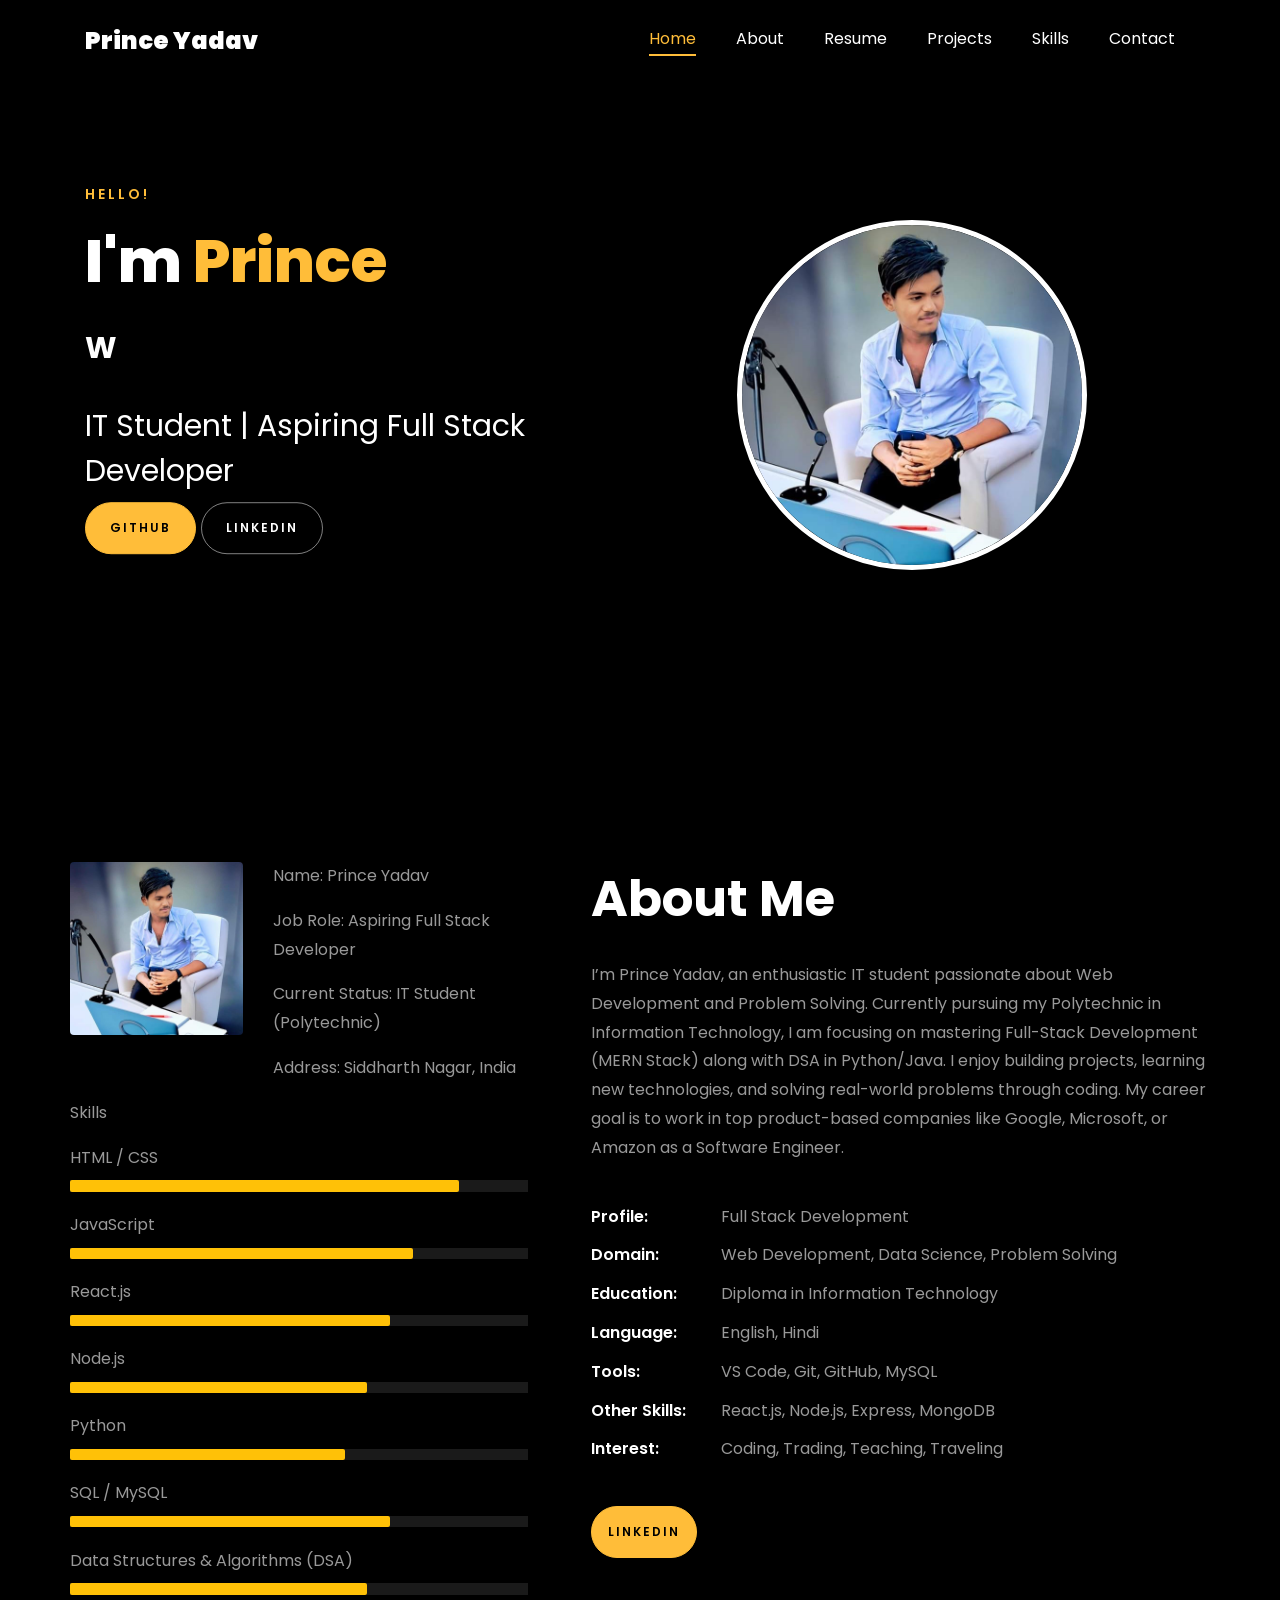
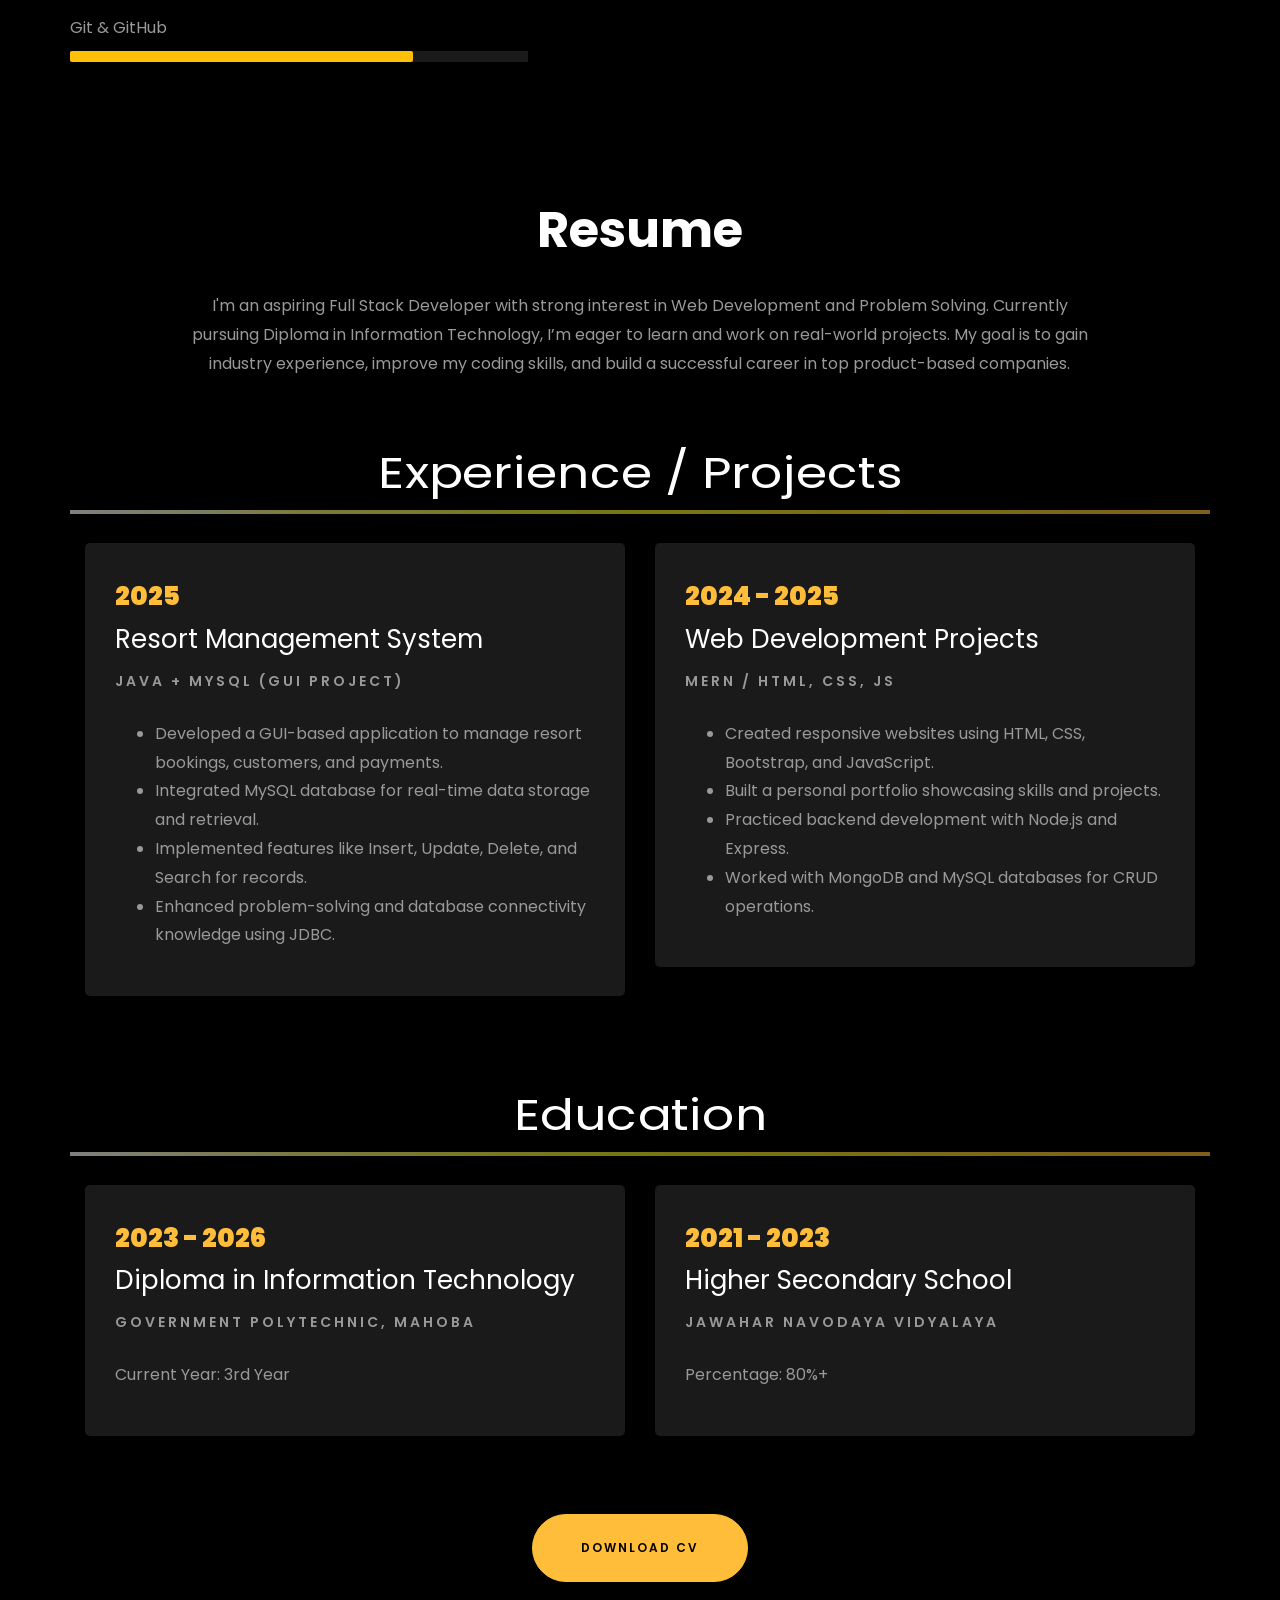
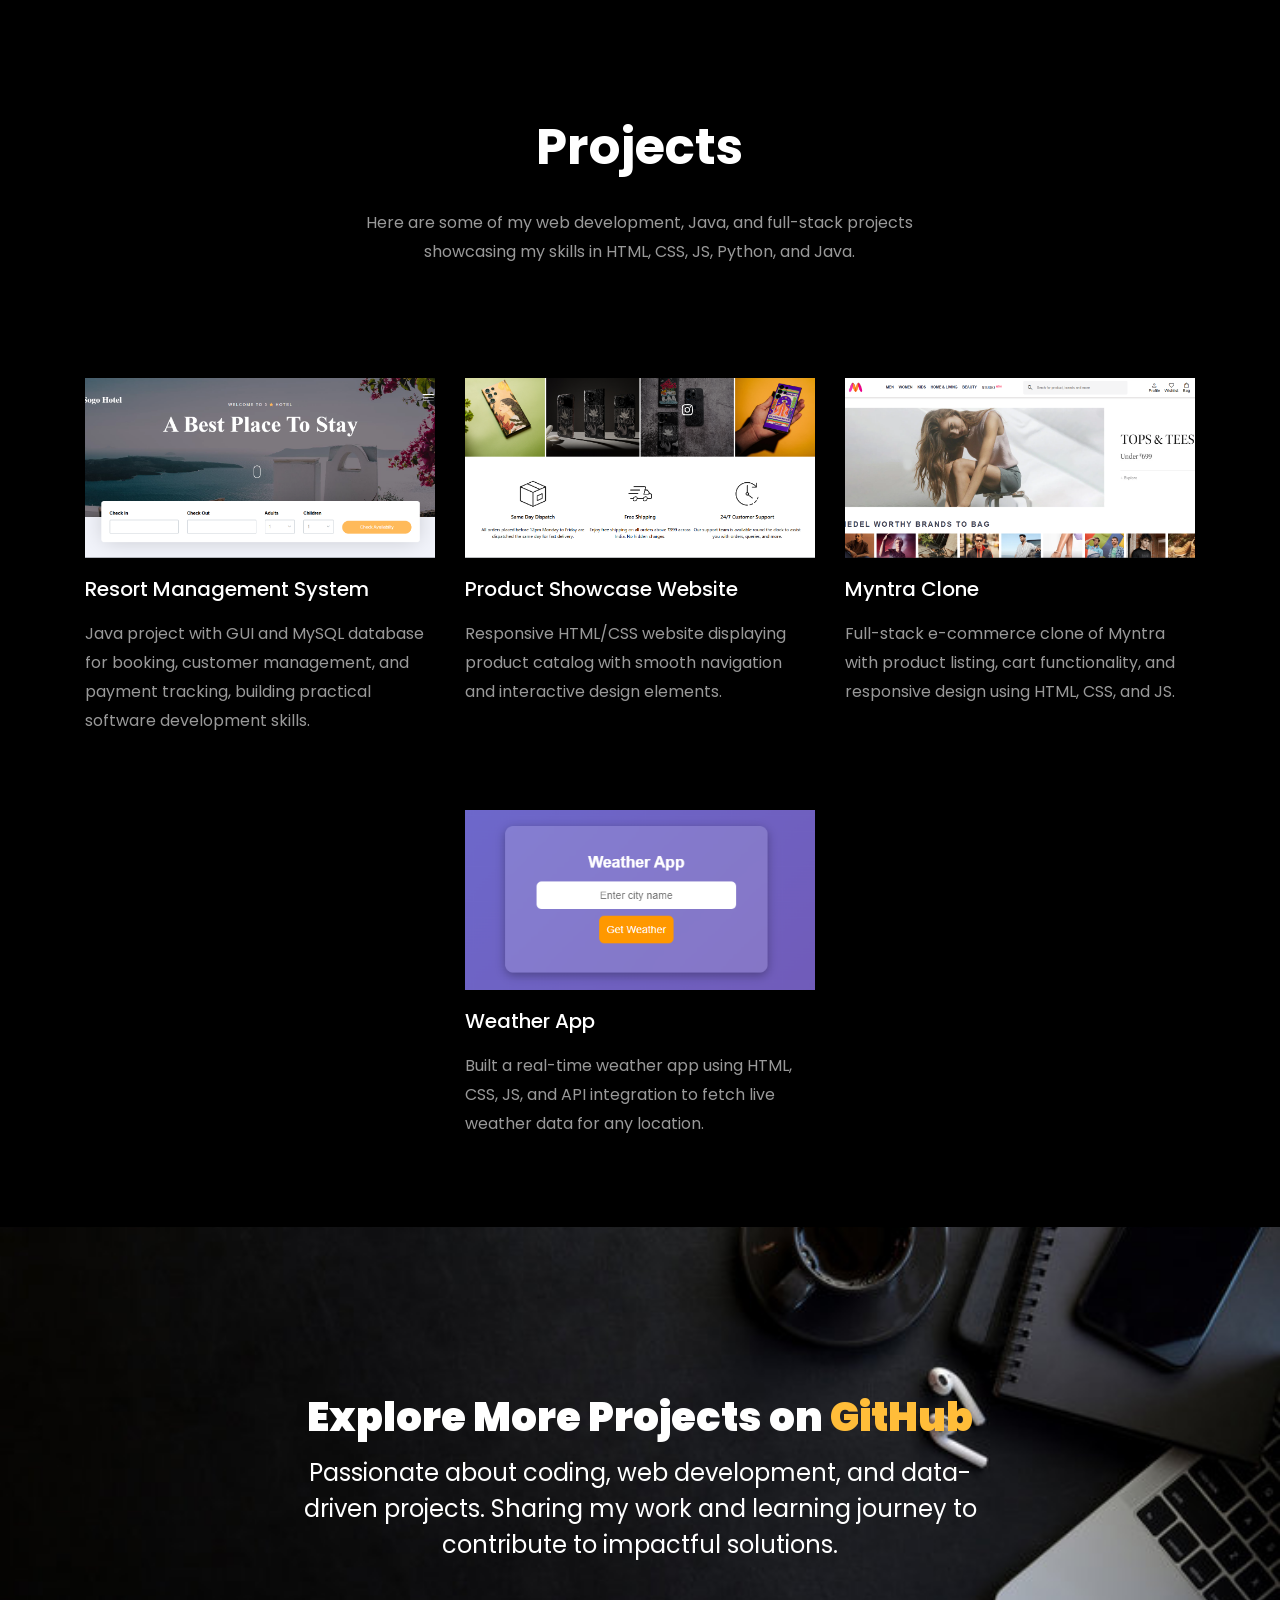
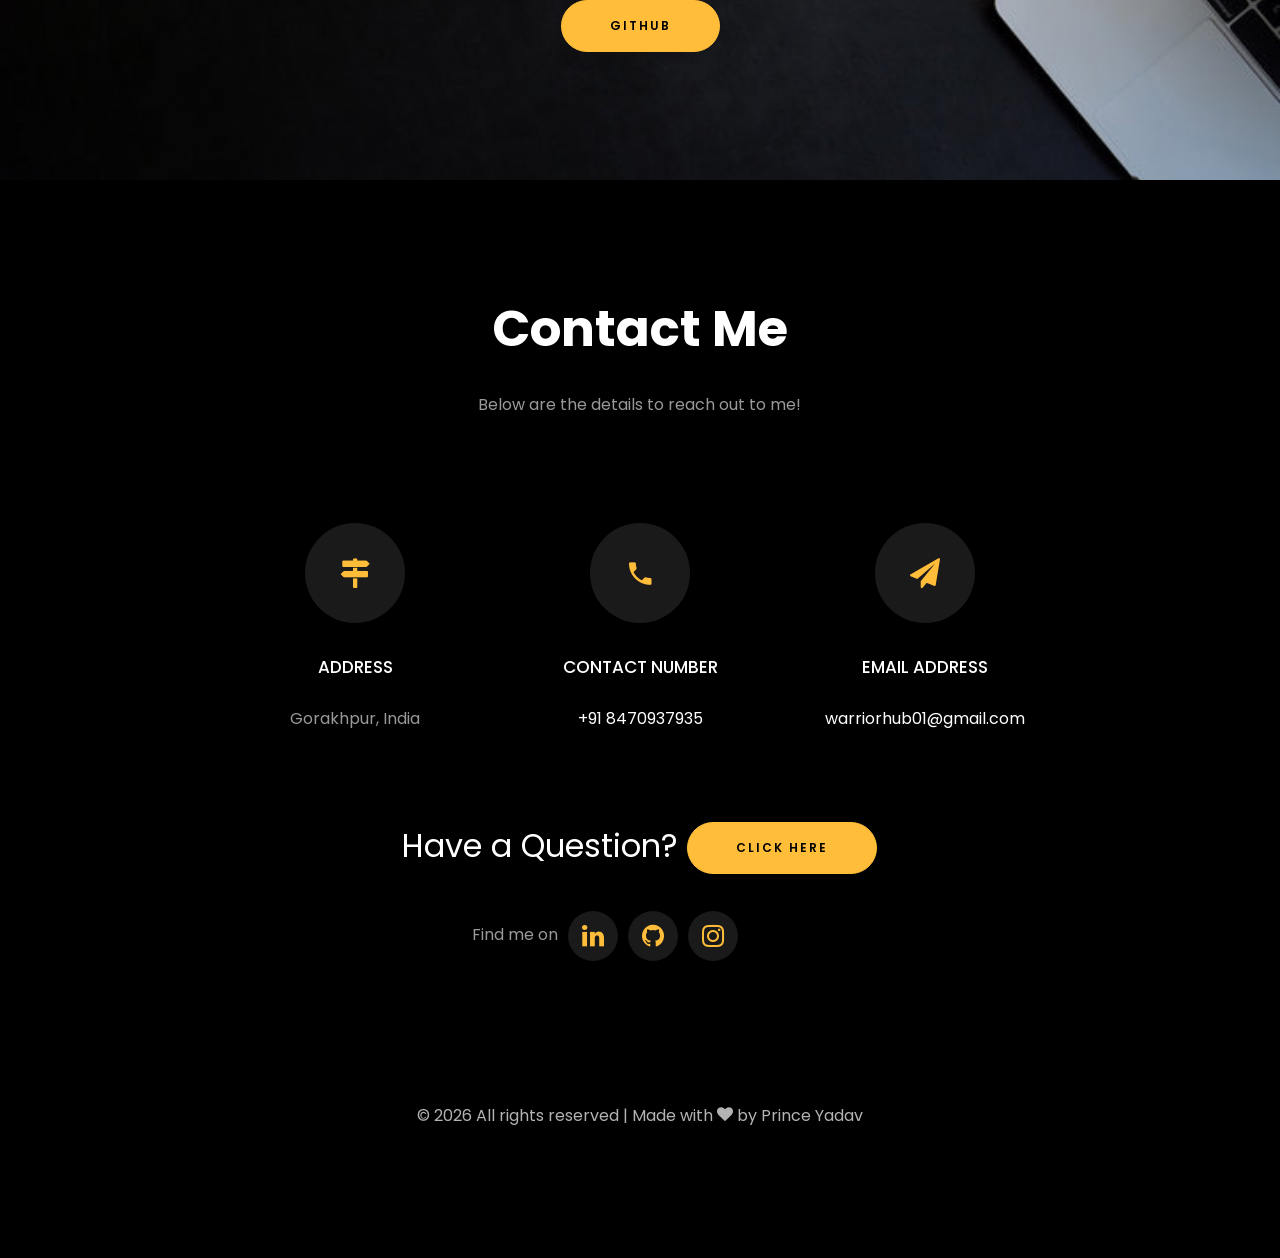
==== commit 3e8a193e: "Updated my portfolio" ====
--- a/index.html
+++ b/index.html
@@ -442,7 +442,7 @@
             <div class="row justify-content-center mt-5">
                 <div class="col-md-6 text-center ftco-animate">
                     <p>
-                        <a href="https://drive.google.com/file/d/your-cv-link/view?usp=sharing"
+                        <a href="https://drive.google.com/file/d/1geQ6vk-nLVCvFg-rQdivVl-4P35CR1mj/view?usp=sharing"
                             class="btn btn-primary py-4 px-5" target="_blank">Download CV</a>
                     </p>
                 </div>
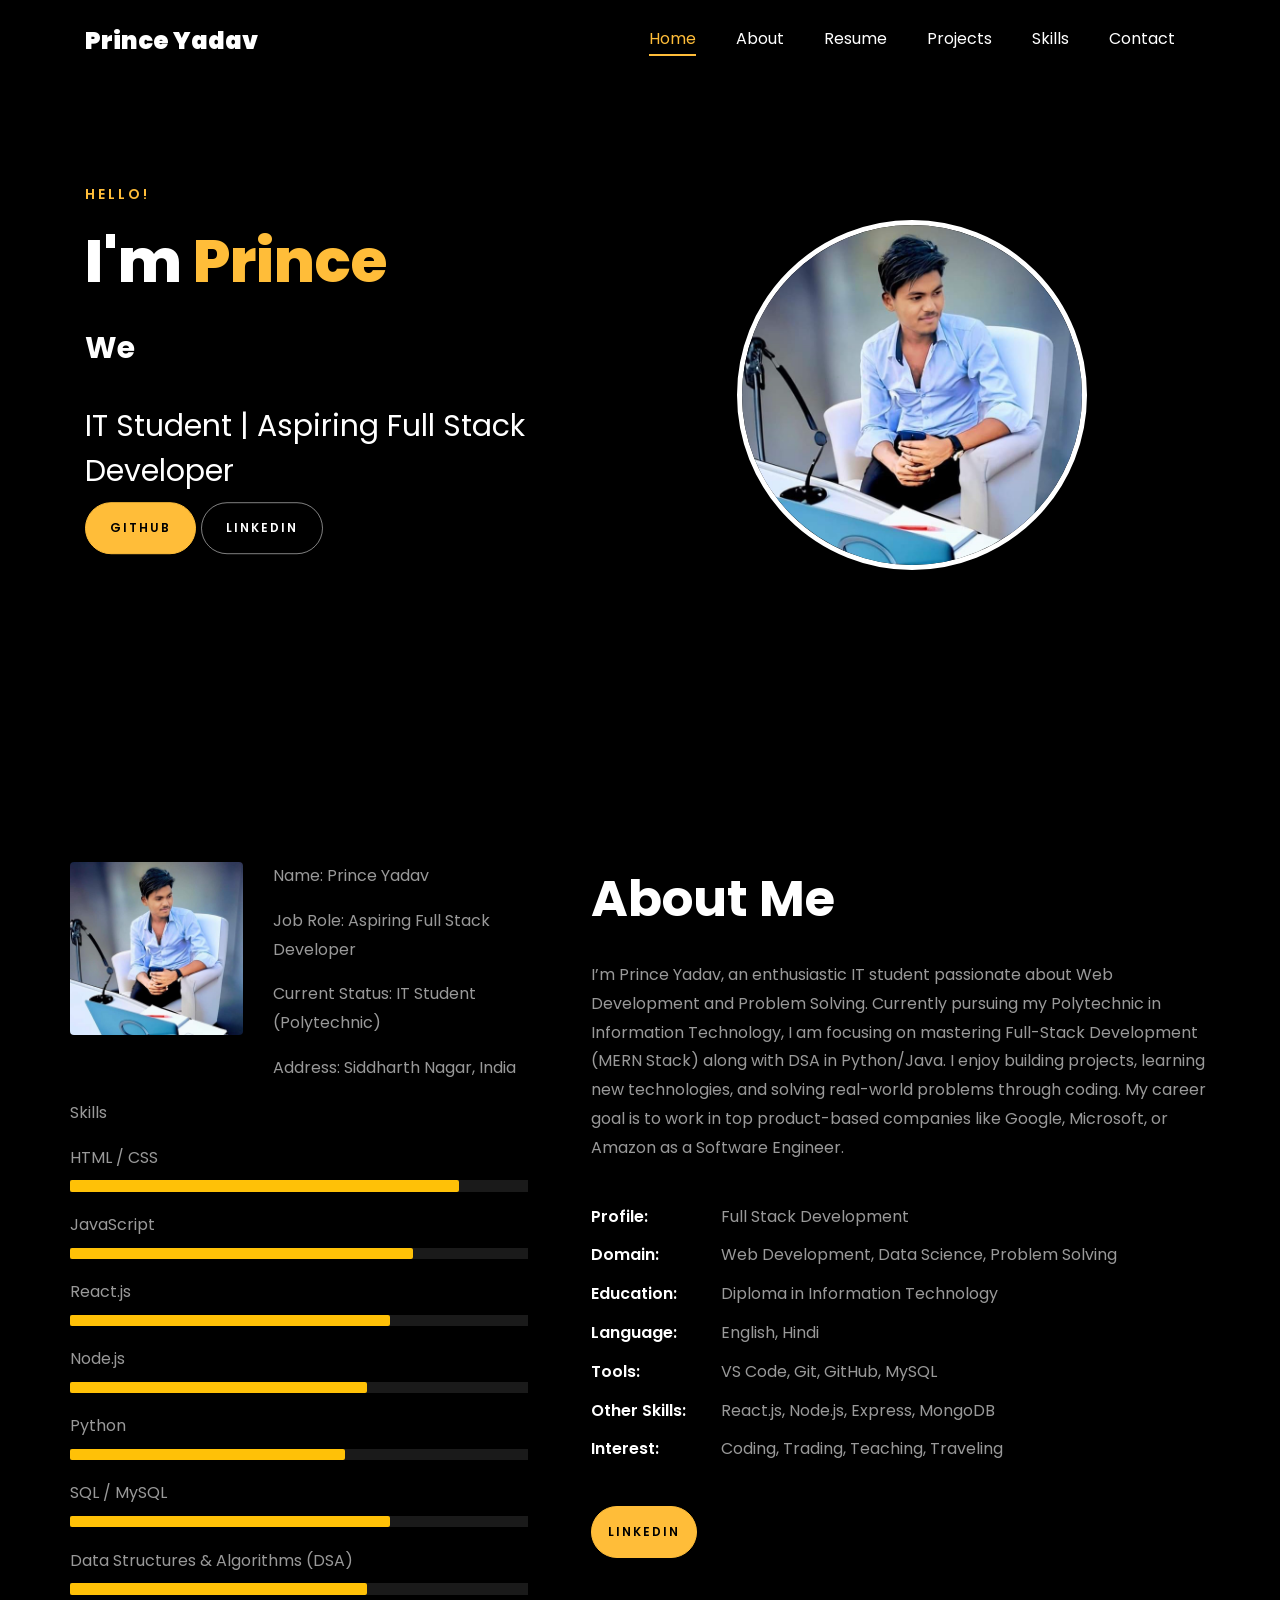
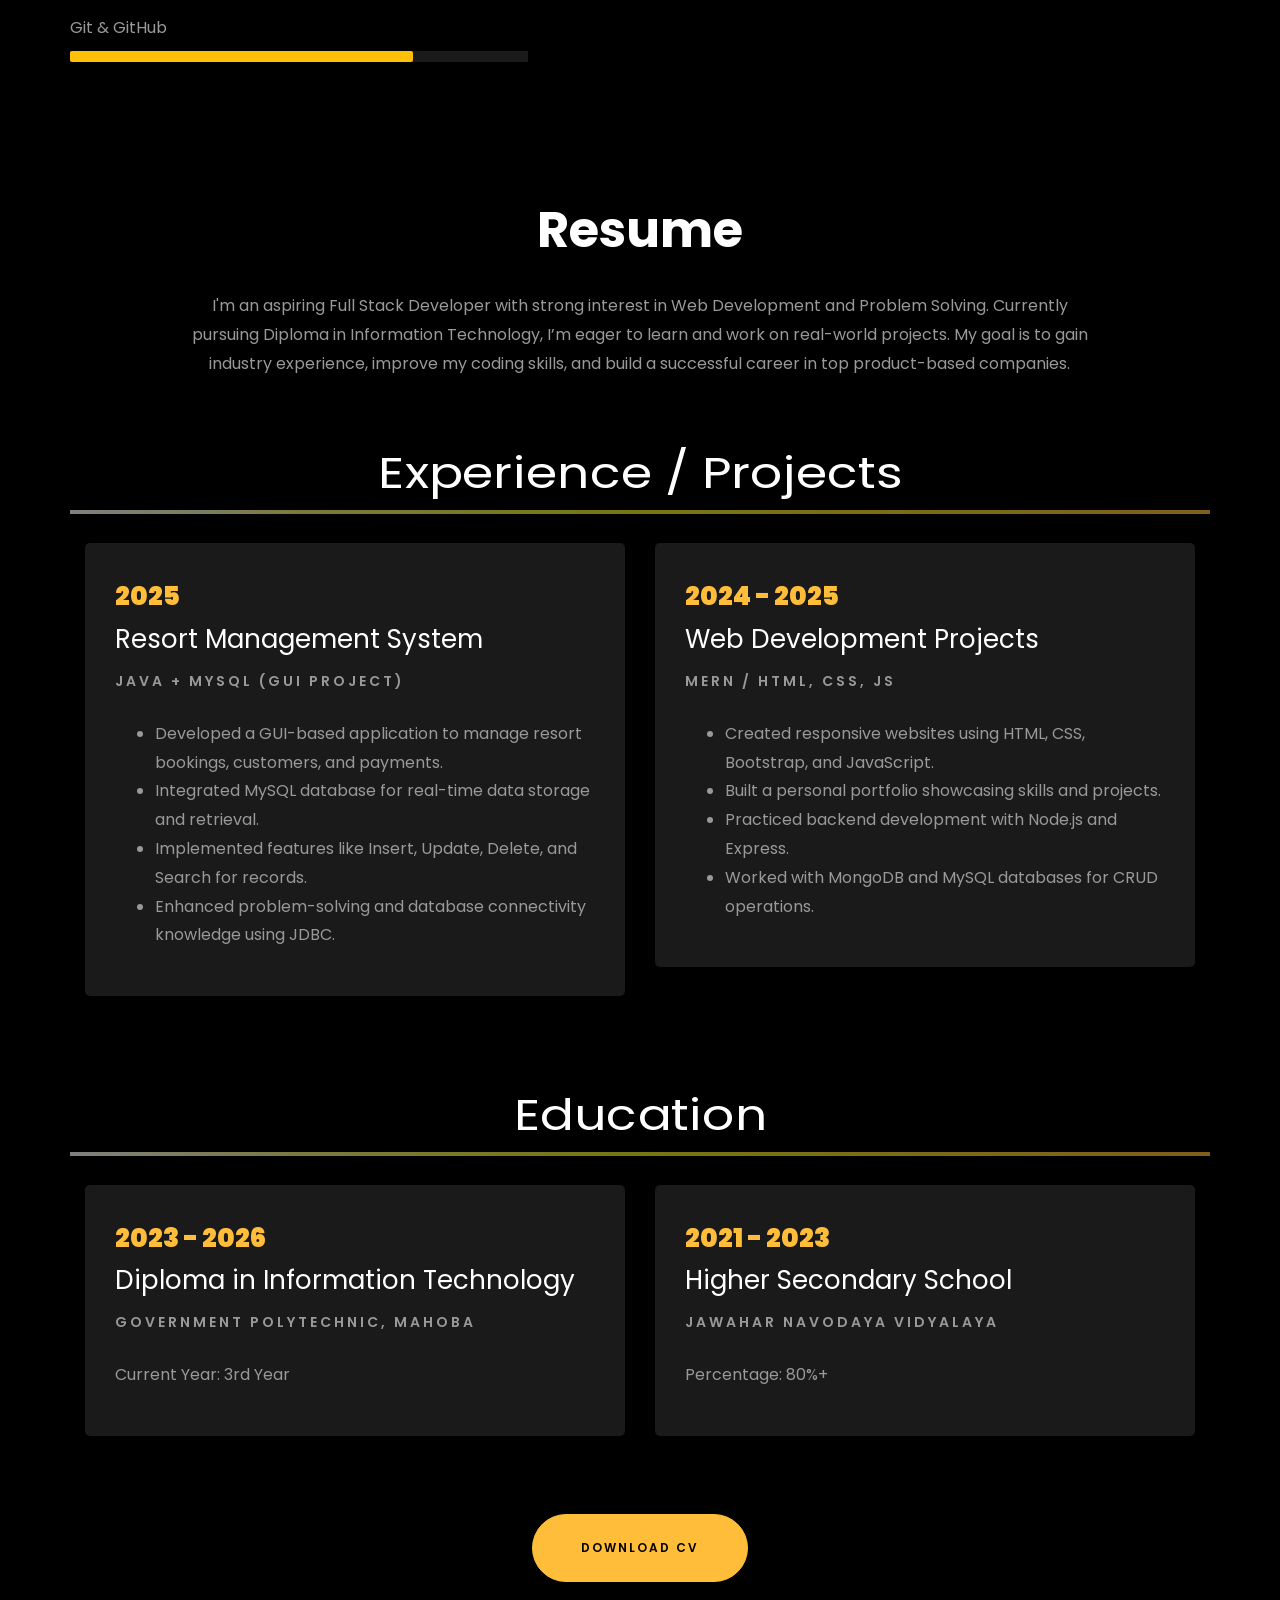
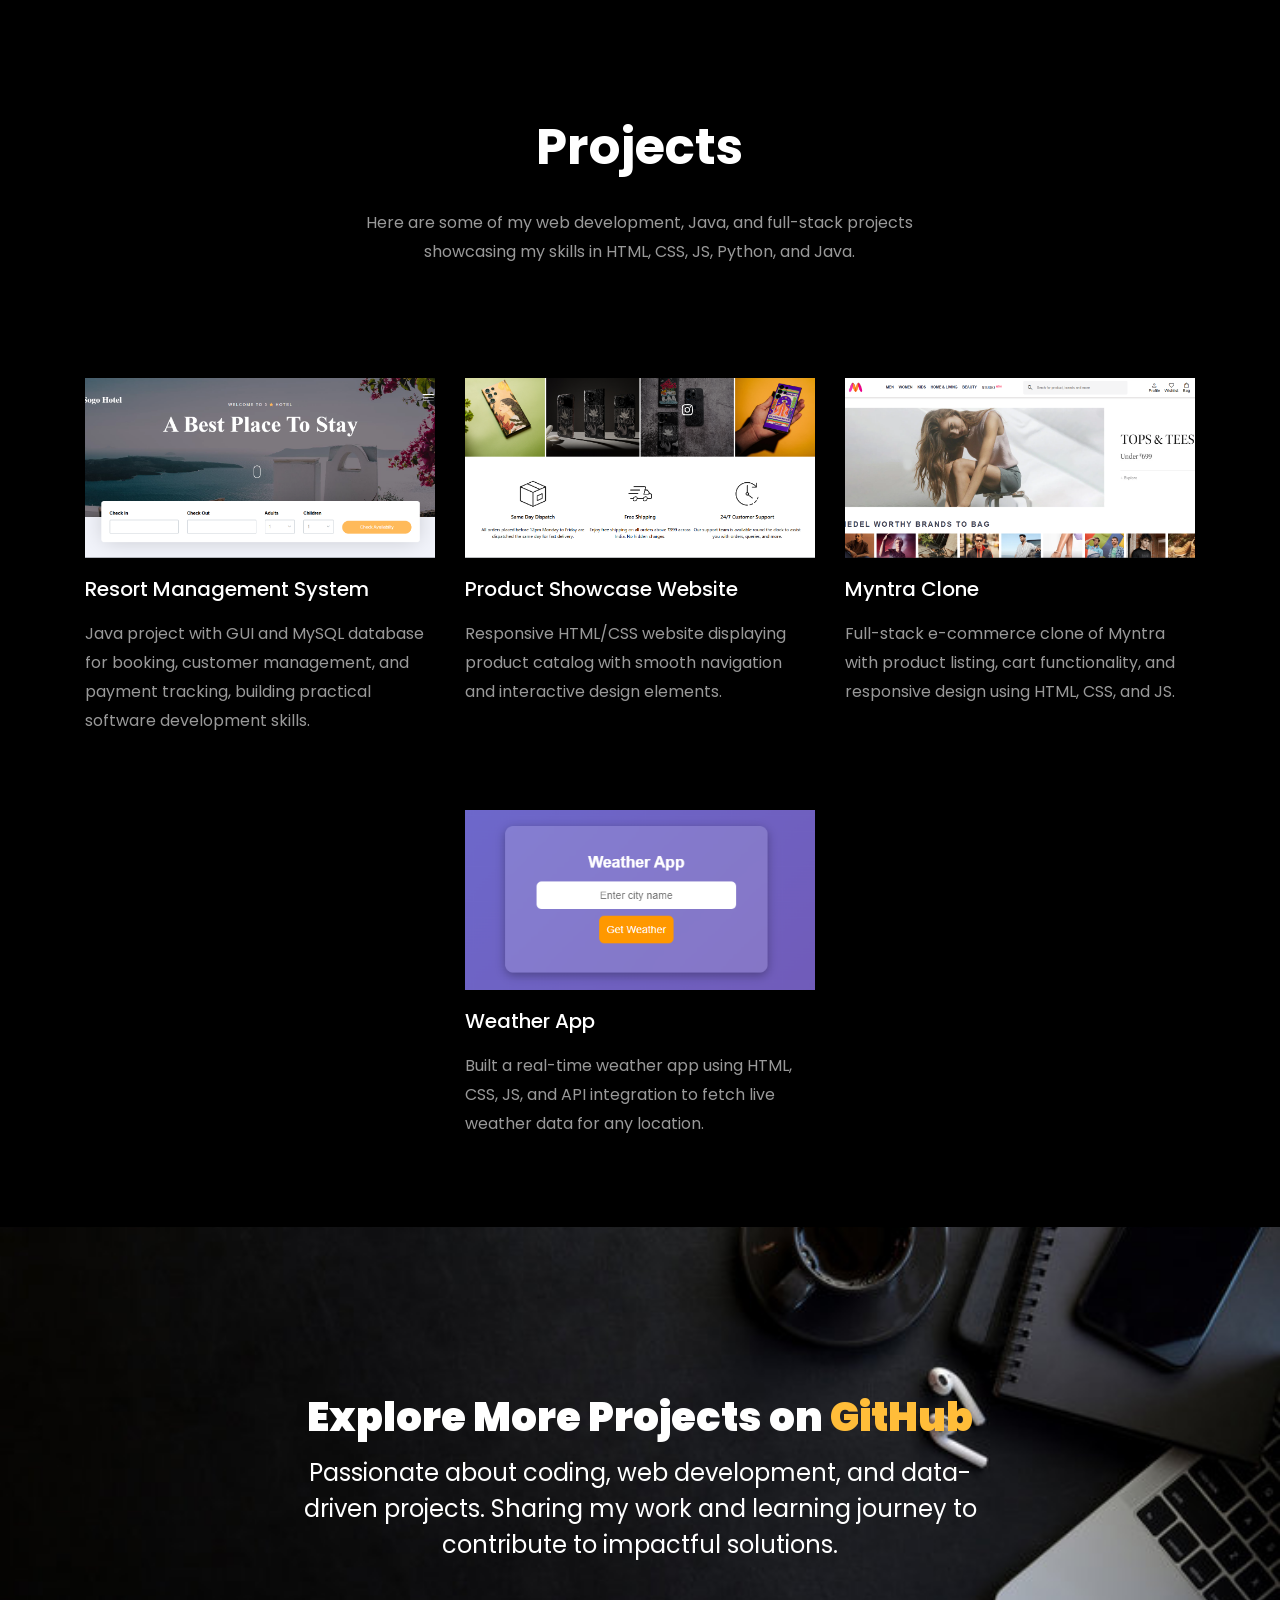
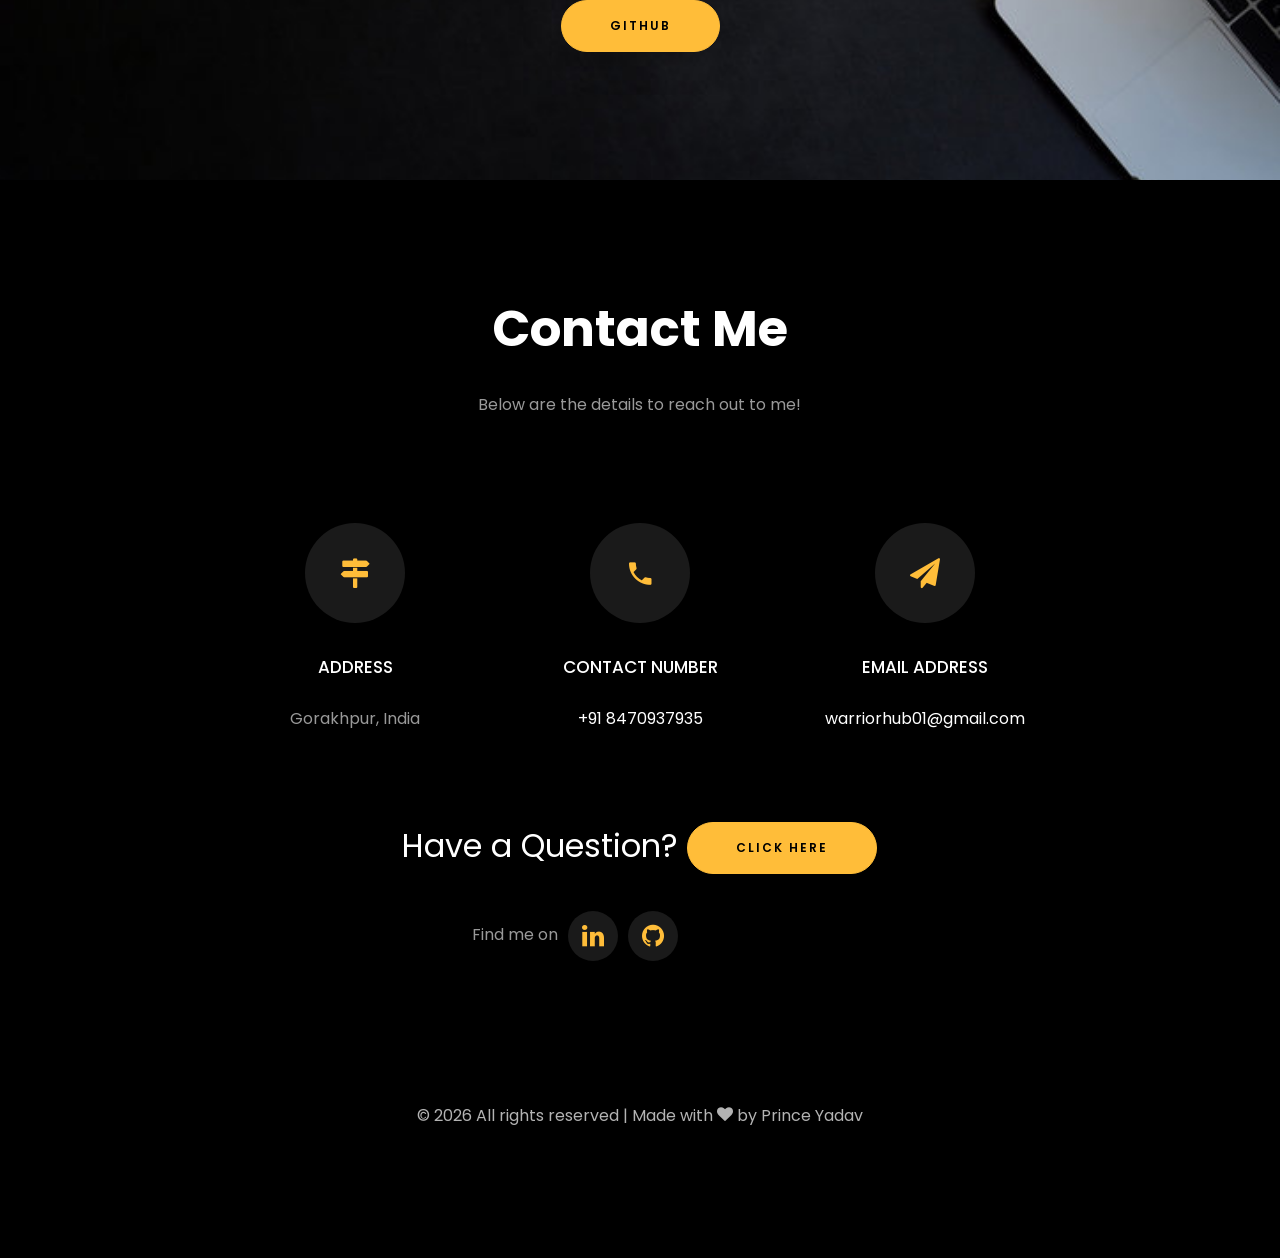
==== commit 94968c92: "Update index.html" ====
--- a/index.html
+++ b/index.html
@@ -668,4 +668,4 @@
 
 </body>
 
-</html>+</html>
